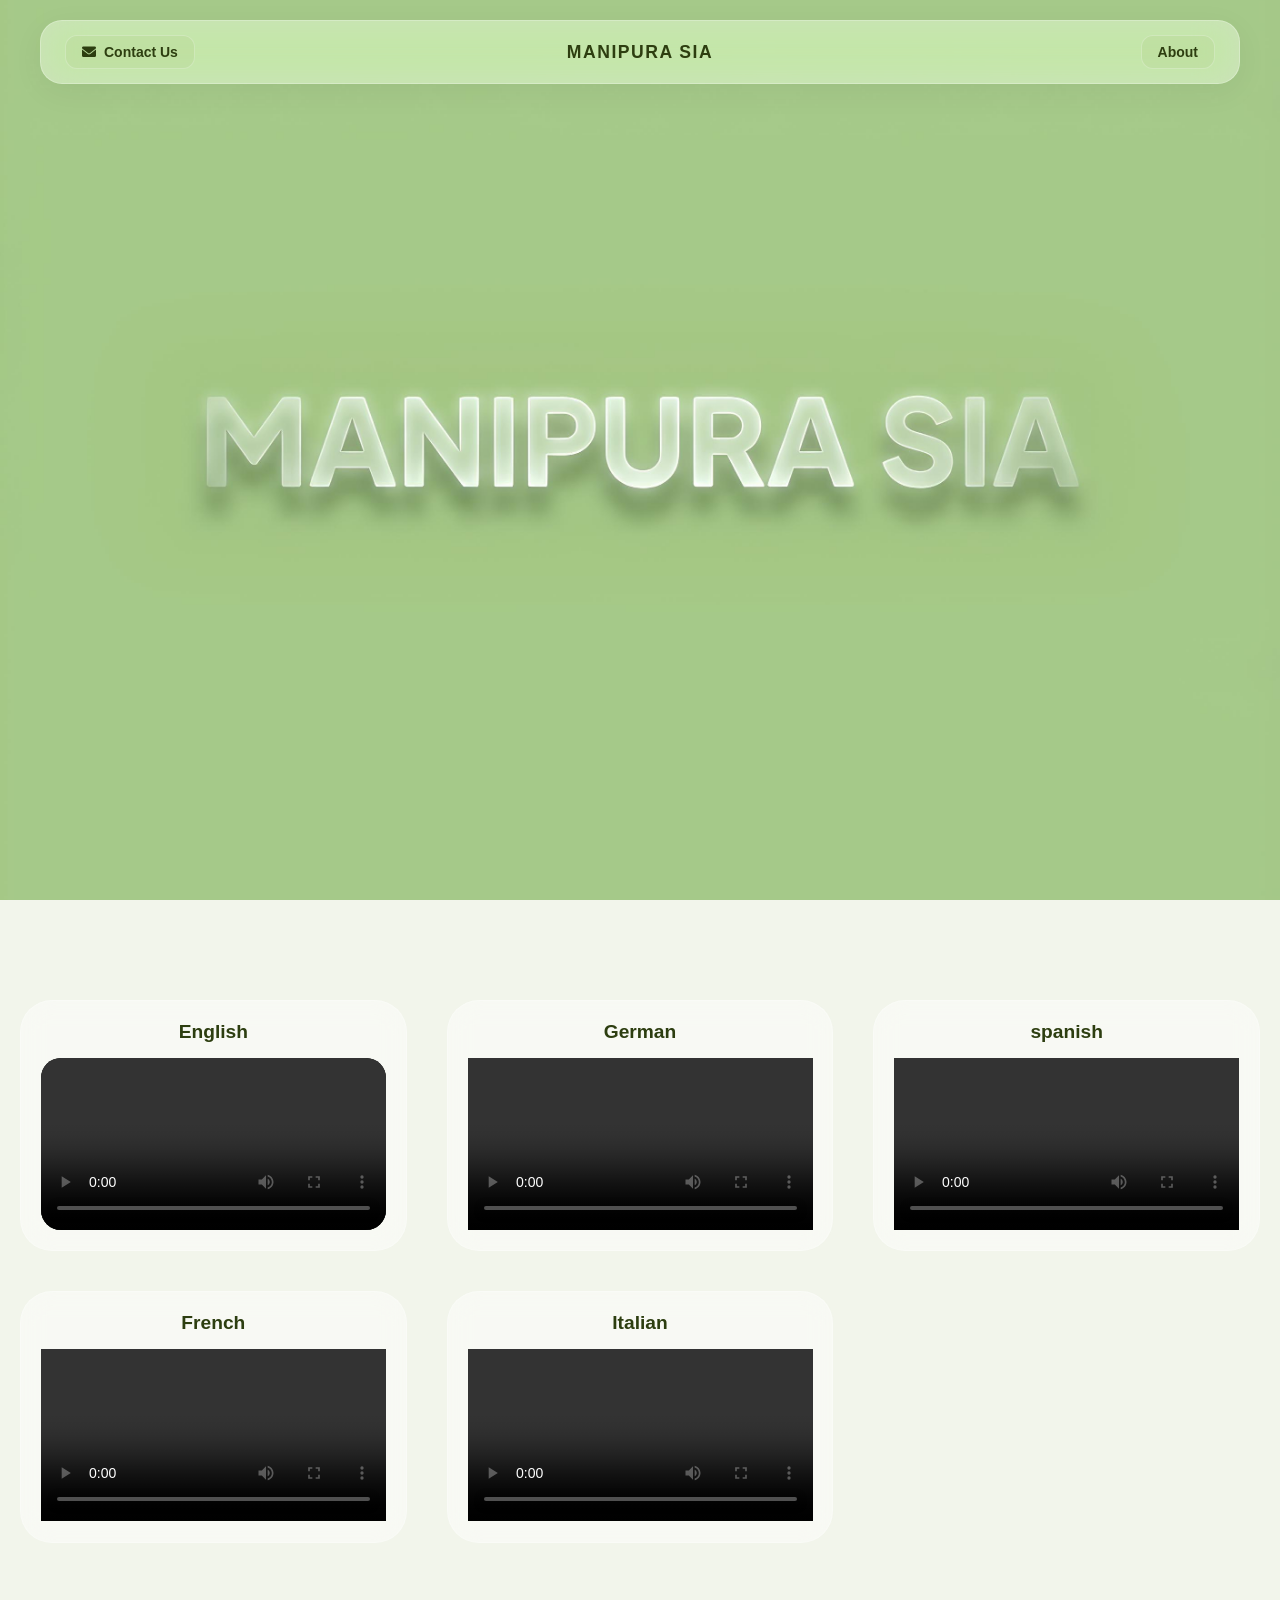
==== index.html @ f74df306 "Add files via upload" ====
<!DOCTYPE html>
<html lang="en">
<head>
    <meta charset="UTF-8">
    <meta name="viewport" content="width=device-width, initial-scale=1.0">
    <title>MANIPURA SIA | Official</title>
    <link rel="stylesheet" href="css/style.css">
    <link rel="stylesheet" href="https://cdnjs.cloudflare.com/ajax/libs/font-awesome/6.0.0/css/all.min.css">
</head>
<body>

    <nav>
        <div class="nav-left">
            <div class="btn-glass" onclick="copyContact()">
                <i class="fas fa-envelope"></i>
                <span>Contact Us</span>
            </div>
        </div>
        
        <div class="nav-center">
            <span class="company-name">MANIPURA SIA</span>
        </div>

        <div class="nav-right">
            <a href="about.html" class="btn-glass">About</a>
        </div>
    </nav>

    <div class="hero-carousel">
        <div class="carousel-inner">
            <div class="carousel-item" style="background-image: url('img/1.jpg');"></div>
            <div class="carousel-item" style="background-image: url('img/2.jpg');"></div>
            <div class="carousel-item" style="background-image: url('img/3.jpg');"></div>
            <div class="carousel-item" style="background-image: url('img/1.jpg');"></div>
        </div>
    </div>

    <section class="content-section">
        <div class="grid-container">
            <div class="video-card">
				<h3 class="video-title">English</h3>
				<div class="video-wrapper">
					<video src="video/English.mp4" controls preload="metadata"></video>
				</div>
			</div>
            <div class="video-card">
                <h3 class="video-title">German</h3>
                <video src="video/German.mp4" controls playsinline></video>
            </div>
            <div class="video-card">
                <h3 class="video-title">spanish</h3>
                <video src="video/spanish.mp4" controls playsinline></video>
            </div>
			<div class="video-card">
                <h3 class="video-title">French</h3>
                <video src="video/French.mp4" controls playsinline></video>
            </div>
			<div class="video-card">
                <h3 class="video-title">Italian</h3>
                <video src="video/Italian.mp4" controls playsinline></video>
            </div>
        </div>
    </section>

    <div id="toast" class="toast">Copied to clipboard!</div>

    <script src="js/script.js"></script>
</body>
</html>
---- css/style.css ----
/* --- 变量定义：抹茶绿与毛玻璃 --- */
:root {
    --matcha-main: #9fb46c;         /* 标准抹茶绿 */
    --matcha-dark: #2d3e10;         /* 深色文字/按钮 */
    --matcha-bg: #f2f5eb;           /* 极浅抹茶背景 */
    --glass-white: rgba(255, 255, 255, 0.45); 
    --glass-border: rgba(255, 255, 255, 0.25);
    --apple-font: -apple-system, BlinkMacSystemFont, "SF Pro Display", "Helvetica Neue", Arial, sans-serif;
}

* {
    margin: 0;
    padding: 0;
    box-sizing: border-box;
}

body, html {
    font-family: var(--apple-font);
    background-color: var(--matcha-bg);
    color: #333;
    overflow-x: hidden;
    scroll-behavior: smooth;
}

/* --- 导航栏：Apple 居中布局 --- */
nav {
    position: fixed;
    top: 20px;
    left: 50%;
    transform: translateX(-50%);
    width: 95%;
    max-width: 1200px;
    height: 64px;
    display: flex;
    justify-content: space-between;
    align-items: center;
    padding: 0 24px;
    z-index: 9999; /* 确保在最顶层 */
    background: var(--glass-white);
    backdrop-filter: blur(20px) saturate(180%);
    -webkit-backdrop-filter: blur(20px) saturate(180%);
    border: 1px solid var(--glass-border);
    border-radius: 22px;
    box-shadow: 0 8px 32px rgba(0, 0, 0, 0.05);
}

.nav-left, .nav-right {
    flex: 1;
    display: flex;
}

.nav-right { justify-content: flex-end; }

.nav-center {
    flex: 2;
    text-align: center;
}

.company-name {
    font-size: 1.1rem;
    font-weight: 700;
    letter-spacing: 1.5px;
    color: var(--matcha-dark);
    text-transform: uppercase;
}

/* --- 毛玻璃按钮 --- */
.btn-glass {
    background: rgba(159, 180, 108, 0.12);
    border: 1px solid var(--glass-border);
    padding: 8px 16px;
    border-radius: 12px;
    color: var(--matcha-dark);
    text-decoration: none;
    font-size: 14px;
    font-weight: 600;
    cursor: pointer;
    transition: all 0.3s cubic-bezier(0.25, 0.1, 0.25, 1);
    display: inline-flex;
    align-items: center;
    gap: 8px;
}

.btn-glass:hover {
    background: rgba(159, 180, 108, 0.25);
    transform: translateY(-2px);
}

/* --- 全屏无缝轮播 --- */
.hero-carousel {
    width: 100vw;
    height: 100vh;
    overflow: hidden;
    background: #000;
}

.carousel-inner {
    display: flex;
    width: 400%; /* 3图 + 1副本 */
    height: 100%;
    animation: seamlessLoop 15s infinite cubic-bezier(0.65, 0, 0.35, 1);
}

.carousel-item {
    width: 100vw;
    height: 100%;
    background-size: cover;
    background-position: center;
}

@keyframes seamlessLoop {
    0%, 20%   { transform: translateX(0); }
    25%, 45%  { transform: translateX(-100vw); }
    50%, 70%  { transform: translateX(-200vw); }
    75%, 95%  { transform: translateX(-300vw); }
    100%      { transform: translateX(-300vw); }
}

/* --- 视频区域 --- */
.content-section {
    padding: 100px 20px;
    max-width: 1300px;
    margin: 0 auto;
}

.grid-container {
    display: grid;
    grid-template-columns: repeat(auto-fit, minmax(320px, 1fr));
    gap: 40px;
}

.video-card {
    background: var(--glass-white);
    backdrop-filter: blur(15px);
    -webkit-backdrop-filter: blur(15px);
    border: 1px solid var(--glass-border);
    border-radius: 32px;
    padding: 20px;
    transition: 0.5s;
    position: relative;
}

.video-card:hover {
    transform: translateY(-12px);
    background: rgba(255, 255, 255, 0.6);
}

.video-title {
    color: var(--matcha-dark);
    margin-bottom: 15px;
    font-size: 1.2rem;
    font-weight: 600;
    text-align: center;
}

/* 核心修改：确保视频可点击 */
.video-wrapper {
    position: relative;
    width: 100%;
    border-radius: 20px;
    overflow: hidden;
    background: #000;
}

video {
    width: 100%;
    display: block;
    cursor: pointer;
    z-index: 10;
}

/* --- 消息提示 (Toast) --- */
.toast {
    position: fixed;
    bottom: 40px;
    left: 50%;
    transform: translateX(-50%);
    background: var(--matcha-dark);
    color: #fff;
    padding: 12px 28px;
    border-radius: 50px;
    font-size: 14px;
    font-weight: 500;
    box-shadow: 0 10px 20px rgba(0,0,0,0.15);
    display: none;
    z-index: 10000;
}
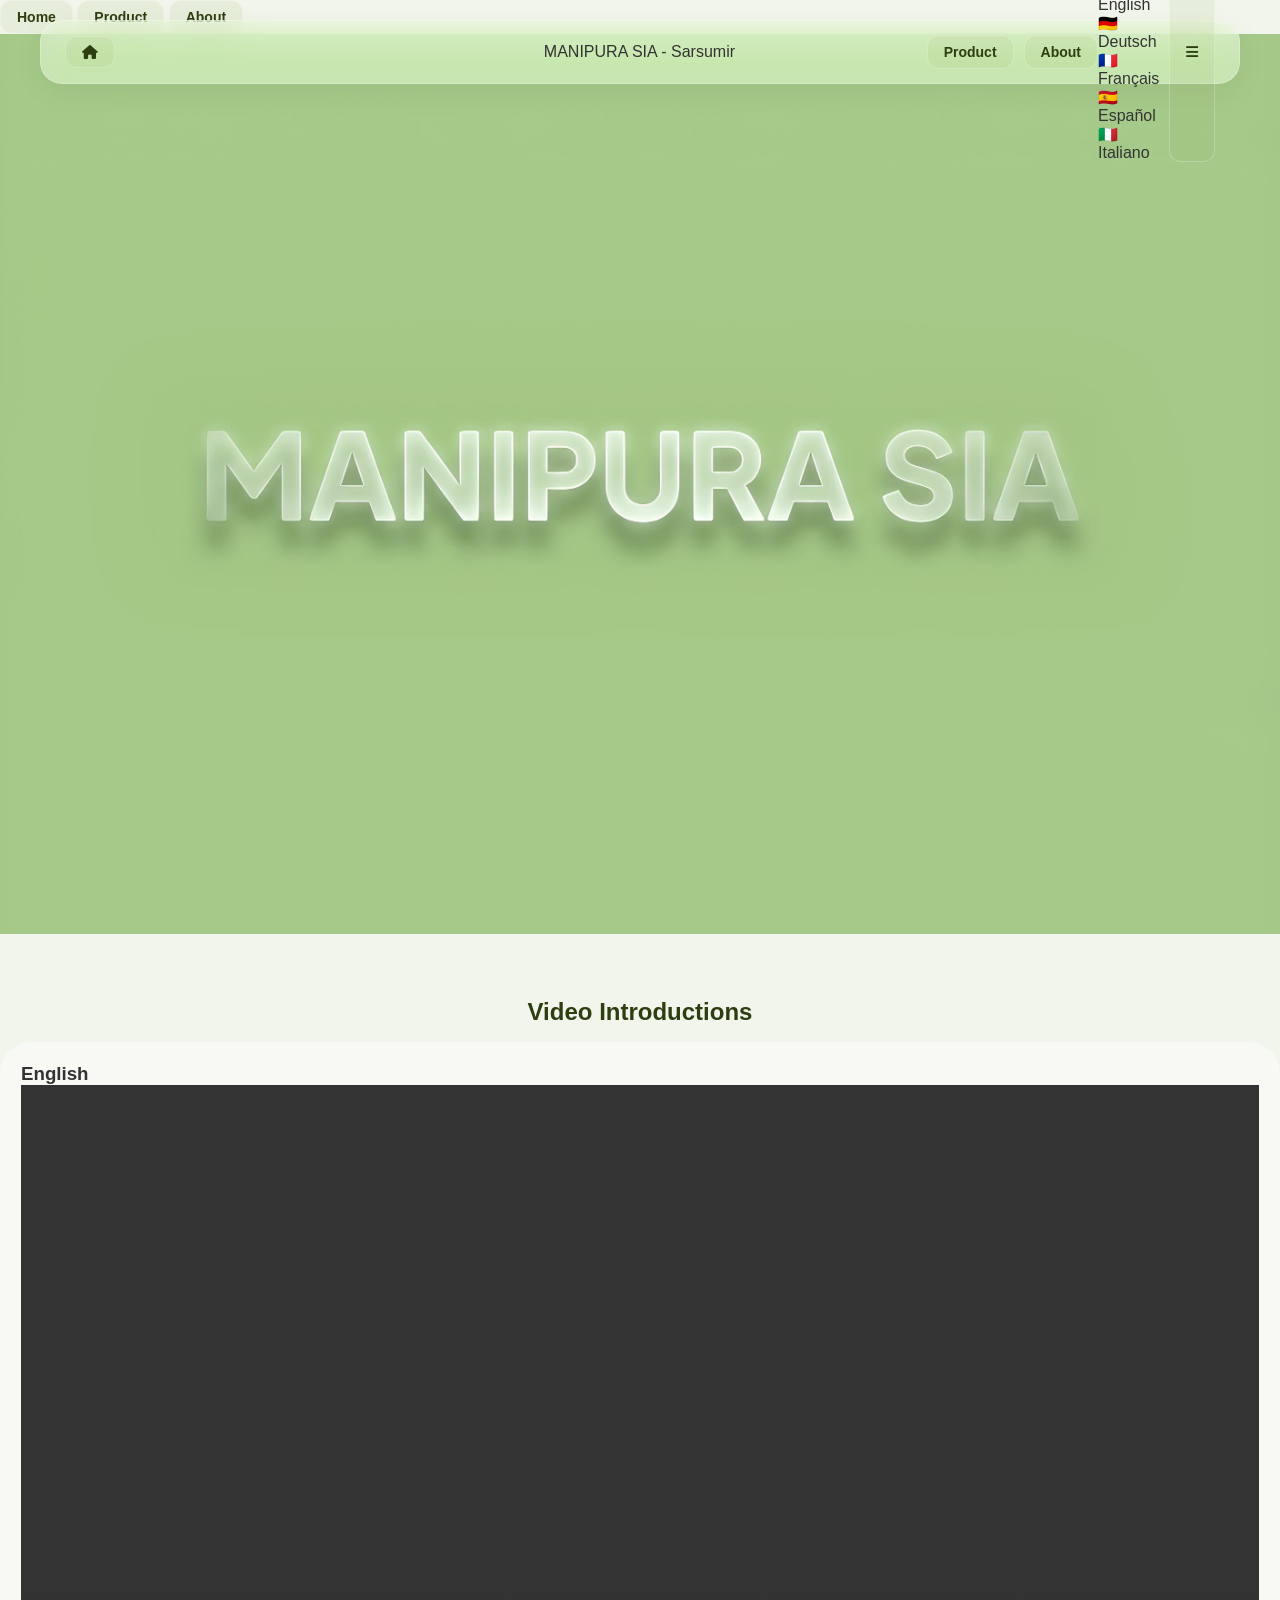
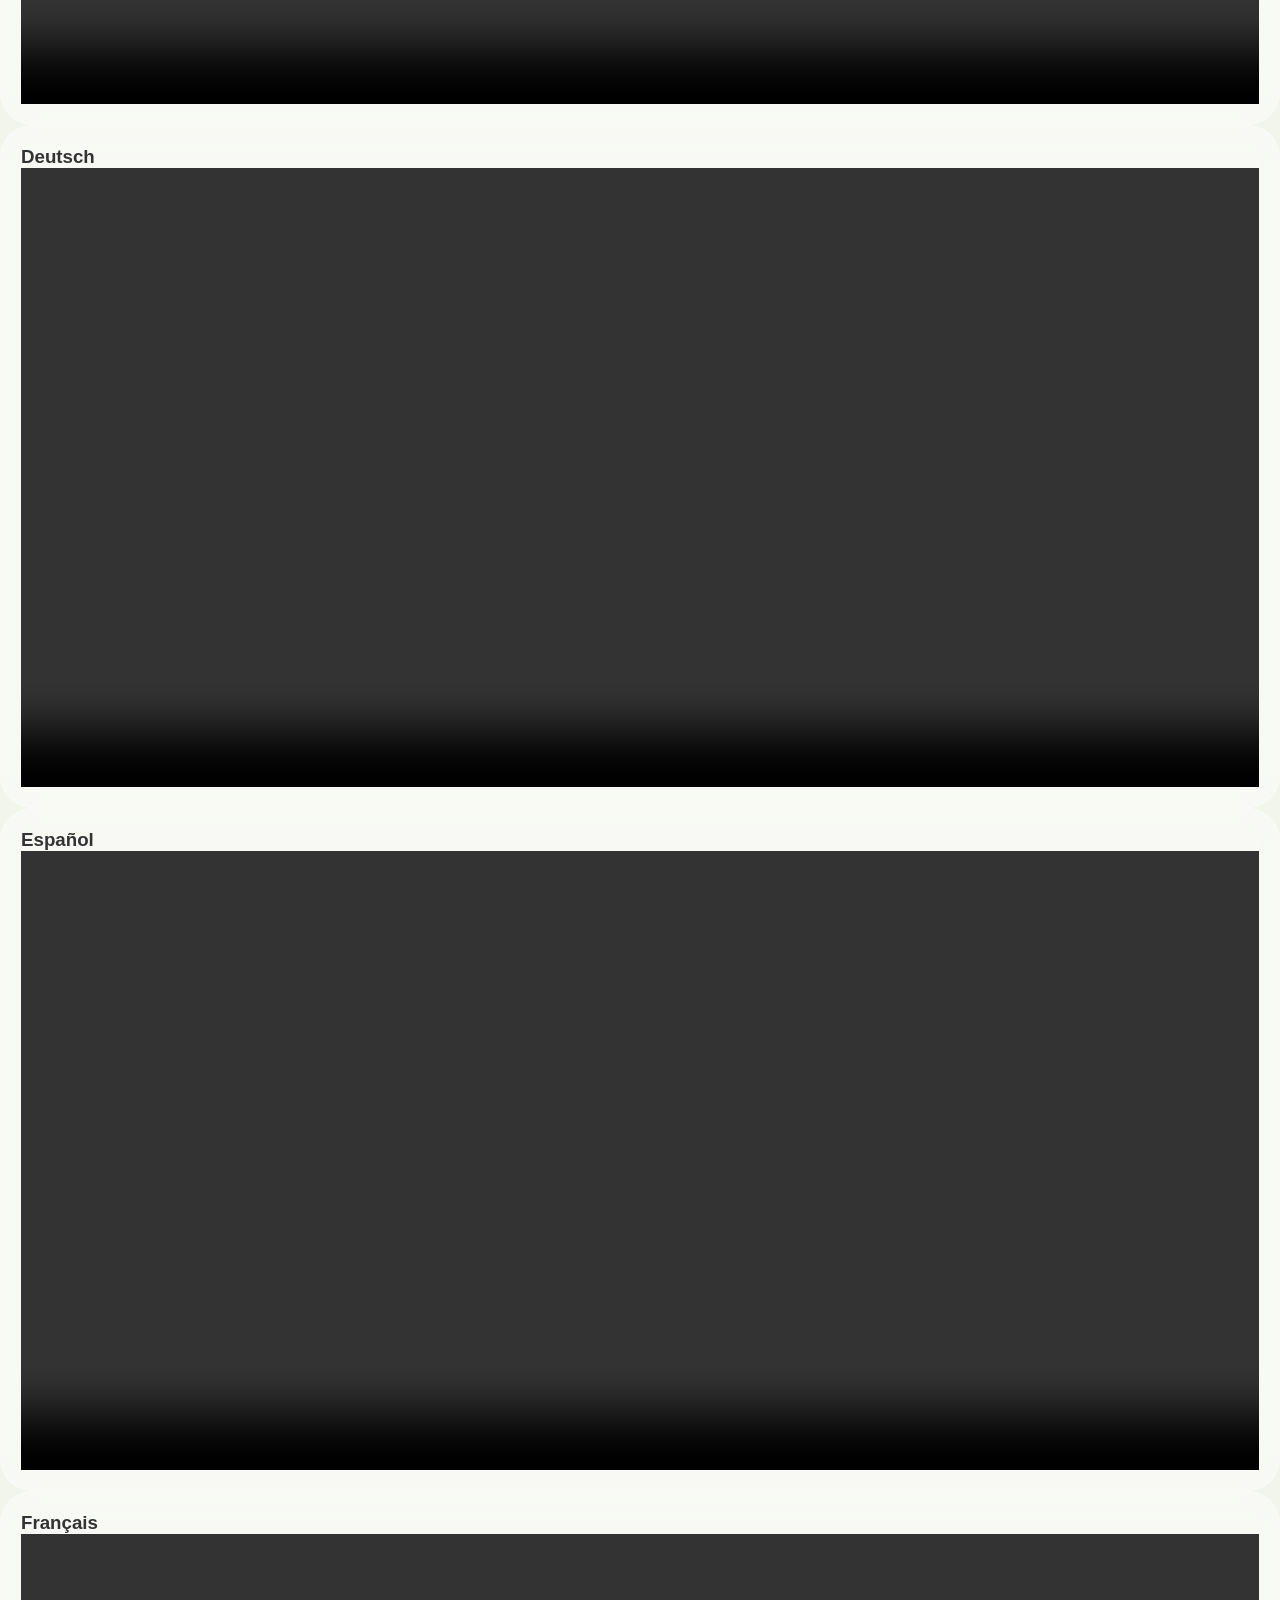
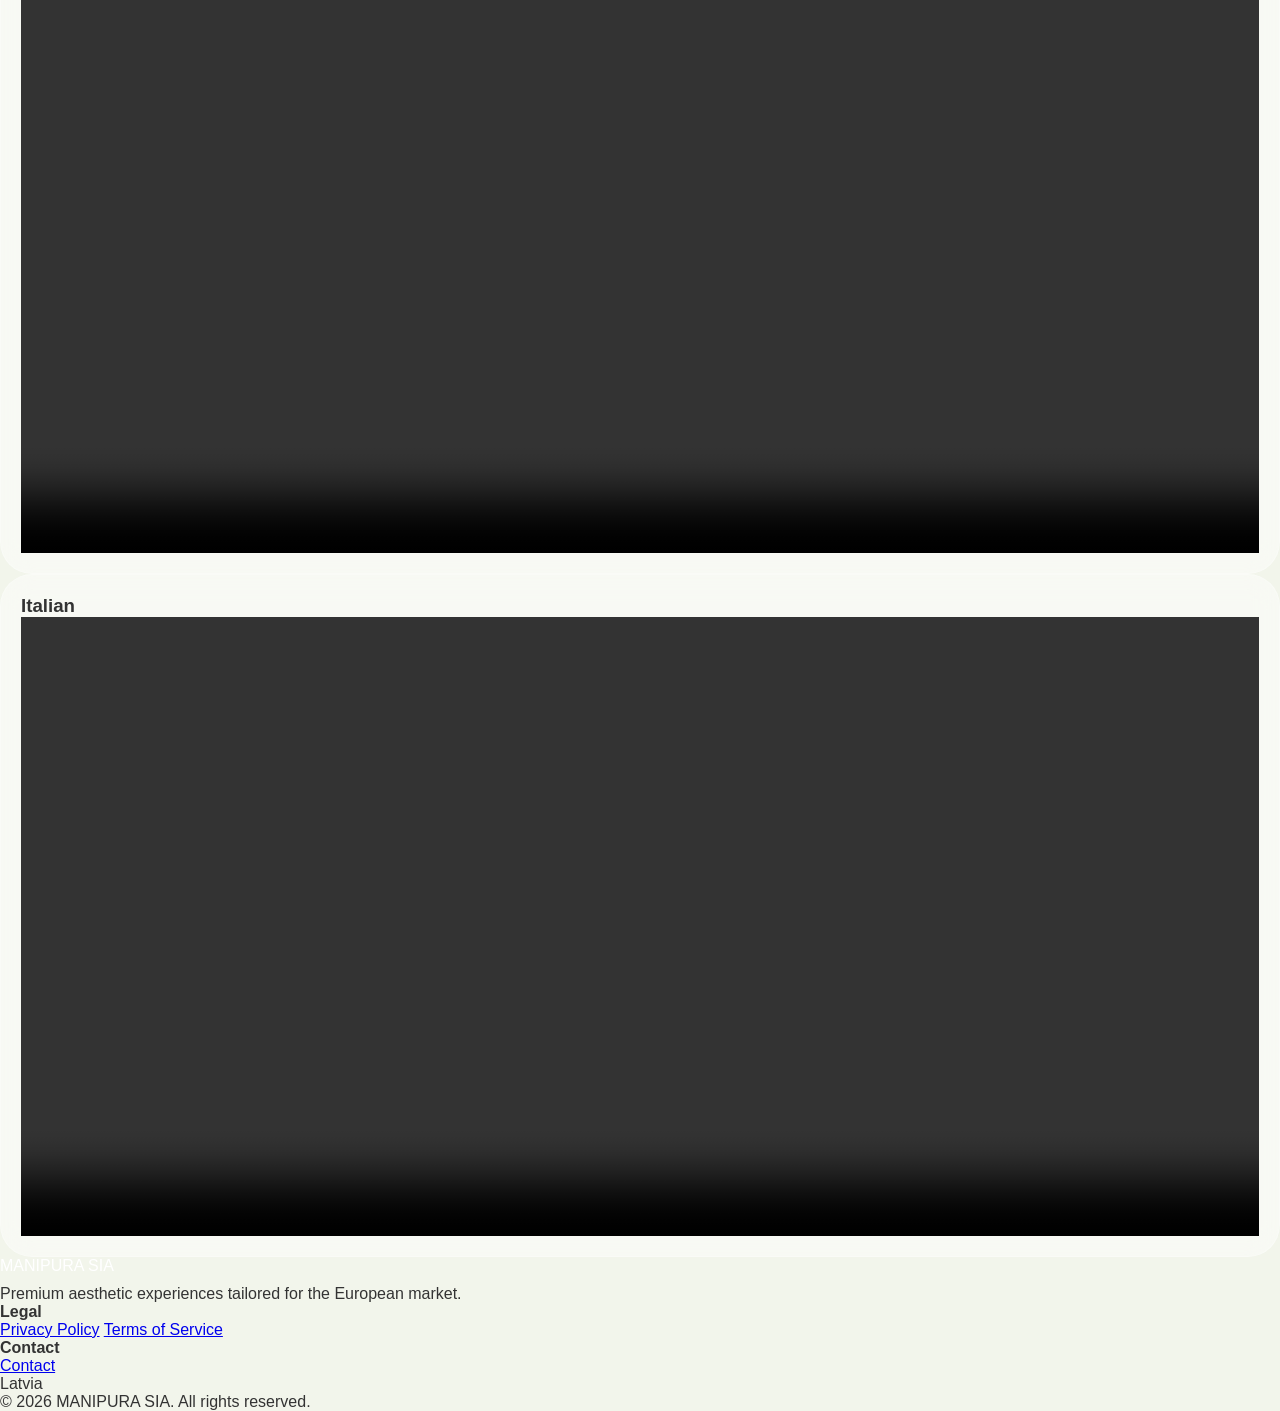
==== commit 407a8f98: "Add files via upload" ====
--- a/index.html
+++ b/index.html
@@ -1,69 +1,117 @@
-<!DOCTYPE html>
-<html lang="en">
-<head>
-    <meta charset="UTF-8">
-    <meta name="viewport" content="width=device-width, initial-scale=1.0">
-    <title>MANIPURA SIA | Official</title>
-    <link rel="stylesheet" href="css/style.css">
-    <link rel="stylesheet" href="https://cdnjs.cloudflare.com/ajax/libs/font-awesome/6.0.0/css/all.min.css">
-</head>
-<body>
-
-    <nav>
-        <div class="nav-left">
-            <div class="btn-glass" onclick="copyContact()">
-                <i class="fas fa-envelope"></i>
-                <span>Contact Us</span>
-            </div>
-        </div>
-        
-        <div class="nav-center">
-            <span class="company-name">MANIPURA SIA</span>
-        </div>
-
-        <div class="nav-right">
-            <a href="about.html" class="btn-glass">About</a>
-        </div>
-    </nav>
-
-    <div class="hero-carousel">
-        <div class="carousel-inner">
-            <div class="carousel-item" style="background-image: url('img/1.jpg');"></div>
-            <div class="carousel-item" style="background-image: url('img/2.jpg');"></div>
-            <div class="carousel-item" style="background-image: url('img/3.jpg');"></div>
-            <div class="carousel-item" style="background-image: url('img/1.jpg');"></div>
-        </div>
-    </div>
-
-    <section class="content-section">
-        <div class="grid-container">
-            <div class="video-card">
-				<h3 class="video-title">English</h3>
-				<div class="video-wrapper">
-					<video src="video/English.mp4" controls preload="metadata"></video>
-				</div>
-			</div>
-            <div class="video-card">
-                <h3 class="video-title">German</h3>
-                <video src="video/German.mp4" controls playsinline></video>
-            </div>
-            <div class="video-card">
-                <h3 class="video-title">spanish</h3>
-                <video src="video/spanish.mp4" controls playsinline></video>
-            </div>
-			<div class="video-card">
-                <h3 class="video-title">French</h3>
-                <video src="video/French.mp4" controls playsinline></video>
-            </div>
-			<div class="video-card">
-                <h3 class="video-title">Italian</h3>
-                <video src="video/Italian.mp4" controls playsinline></video>
-            </div>
-        </div>
-    </section>
-
-    <div id="toast" class="toast">Copied to clipboard!</div>
-
-    <script src="js/script.js"></script>
-</body>
-</html>+<!DOCTYPE html>
+<html lang="en">
+<head>
+    <meta charset="UTF-8">
+    <meta name="viewport" content="width=device-width, initial-scale=1.0">
+    <title>MANIPURA SIA</title>
+    <link rel="stylesheet" href="css/style.css">
+    <link rel="stylesheet" href="https://cdnjs.cloudflare.com/ajax/libs/font-awesome/6.0.0/css/all.min.css">
+</head>
+<body class="home">
+
+    <nav>
+        <div class="nav-left">
+            <a href="index.html" class="btn-glass icon-only"><i class="fas fa-home"></i></a>
+        </div>
+        <div class="nav-center">
+            <span class="brand-name">MANIPURA SIA  -  Sarsumir</span>
+        </div>
+        <div class="nav-right">
+            <div class="desktop-links" style="display:flex; gap:10px; align-items:center;">
+                <a href="product.html" class="btn-glass" data-i18n="nav.product">Product</a>
+                <a href="about.html" class="btn-glass" data-i18n="nav.about">About</a>
+            </div>
+            
+            <div class="lang-dropdown">
+                <button class="btn-glass" id="langBtn">
+                    <span id="currentFlag" class="flag">🇬🇧</span> <i class="fas fa-chevron-down"></i>
+                </button>
+                <div class="lang-menu" id="langMenu">
+                    <div class="lang-option" data-lang="en"><span class="flag">🇬🇧</span> English</div>
+                    <div class="lang-option" data-lang="de"><span class="flag">🇩🇪</span> Deutsch</div>
+                    <div class="lang-option" data-lang="fr"><span class="flag">🇫🇷</span> Français</div>
+                    <div class="lang-option" data-lang="es"><span class="flag">🇪🇸</span> Español</div>
+                    <div class="lang-option" data-lang="it"><span class="flag">🇮🇹</span> Italiano</div>
+                </div>
+            </div>
+
+            <button class="btn-glass mobile-menu-btn" id="burger"><i class="fas fa-bars"></i></button>
+        </div>
+    </nav>
+
+    <div class="mobile-drawer" id="mobileDrawer">
+        <a href="index.html" class="btn-glass" data-i18n="nav.home">Home</a>
+        <a href="product.html" class="btn-glass" data-i18n="nav.product">Product</a>
+        <a href="about.html" class="btn-glass" data-i18n="nav.about">About</a>
+    </div>
+
+    <main class="page-main">
+
+        <div class="hero-carousel">
+            <div class="carousel-inner">
+                <div class="carousel-item" style="background-image: url('img/1.jpg')"></div>
+                <div class="carousel-item" style="background-image: url('img/2.jpg')"></div>
+                <div class="carousel-item" style="background-image: url('img/3.jpg')"></div>
+            </div>
+        </div>
+		<p style="height: 4rem; color: #2d3e10;">	
+        <h2 style="text-align:center; color: #2d3e10;" data-i18n="hero.title">Video Introductions</h2>
+        <p style="height: 1rem; color: #2d3e10;">
+        <div class="video-grid">
+            <div class="video-card">
+                <h3>English</h3>
+                <video controls preload="metadata" playsinline>
+                    <source src="video/English.mp4" type="video/mp4">
+                </video>
+            </div>
+            <div class="video-card">
+                <h3>Deutsch</h3>
+                <video controls preload="metadata" playsinline>
+                    <source src="video/German.mp4" type="video/mp4">
+                </video>
+            </div>
+            <div class="video-card">
+                <h3>Español</h3>
+                <video controls preload="metadata" playsinline>
+                    <source src="video/spanish.mp4" type="video/mp4">
+                </video>
+            </div>
+            <div class="video-card">
+                <h3>Français</h3>
+                <video controls preload="metadata" playsinline>
+                    <source src="video/French.mp4" type="video/mp4">
+                </video>
+            </div>
+            <div class="video-card">
+                <h3>Italian</h3>
+                <video controls preload="metadata" playsinline>
+                    <source src="video/Italian.mp4" type="video/mp4">
+                </video>
+            </div>
+        </div>
+
+    </main>
+
+    <footer>
+        <div class="footer-content">
+            <div class="footer-col">
+                <div class="brand-name" style="color:white; margin-bottom:10px;">MANIPURA SIA</div>
+                <p data-i18n="footer.desc">Premium aesthetic experiences tailored for the European market.</p>
+            </div>
+            <div class="footer-col">
+                <h4>Legal</h4>
+                <a href="#">Privacy Policy</a>
+                <a href="#">Terms of Service</a>
+            </div>
+            <div class="footer-col">
+                <h4>Contact</h4>
+                <a href="about.html">Contact</a>
+                <p>Latvia</p>
+            </div>
+        </div>
+        <div class="copyright">&copy; 2026 MANIPURA SIA. All rights reserved.</div>
+    </footer>
+
+    <script src="js/script.js"></script>
+</body>
+</html>
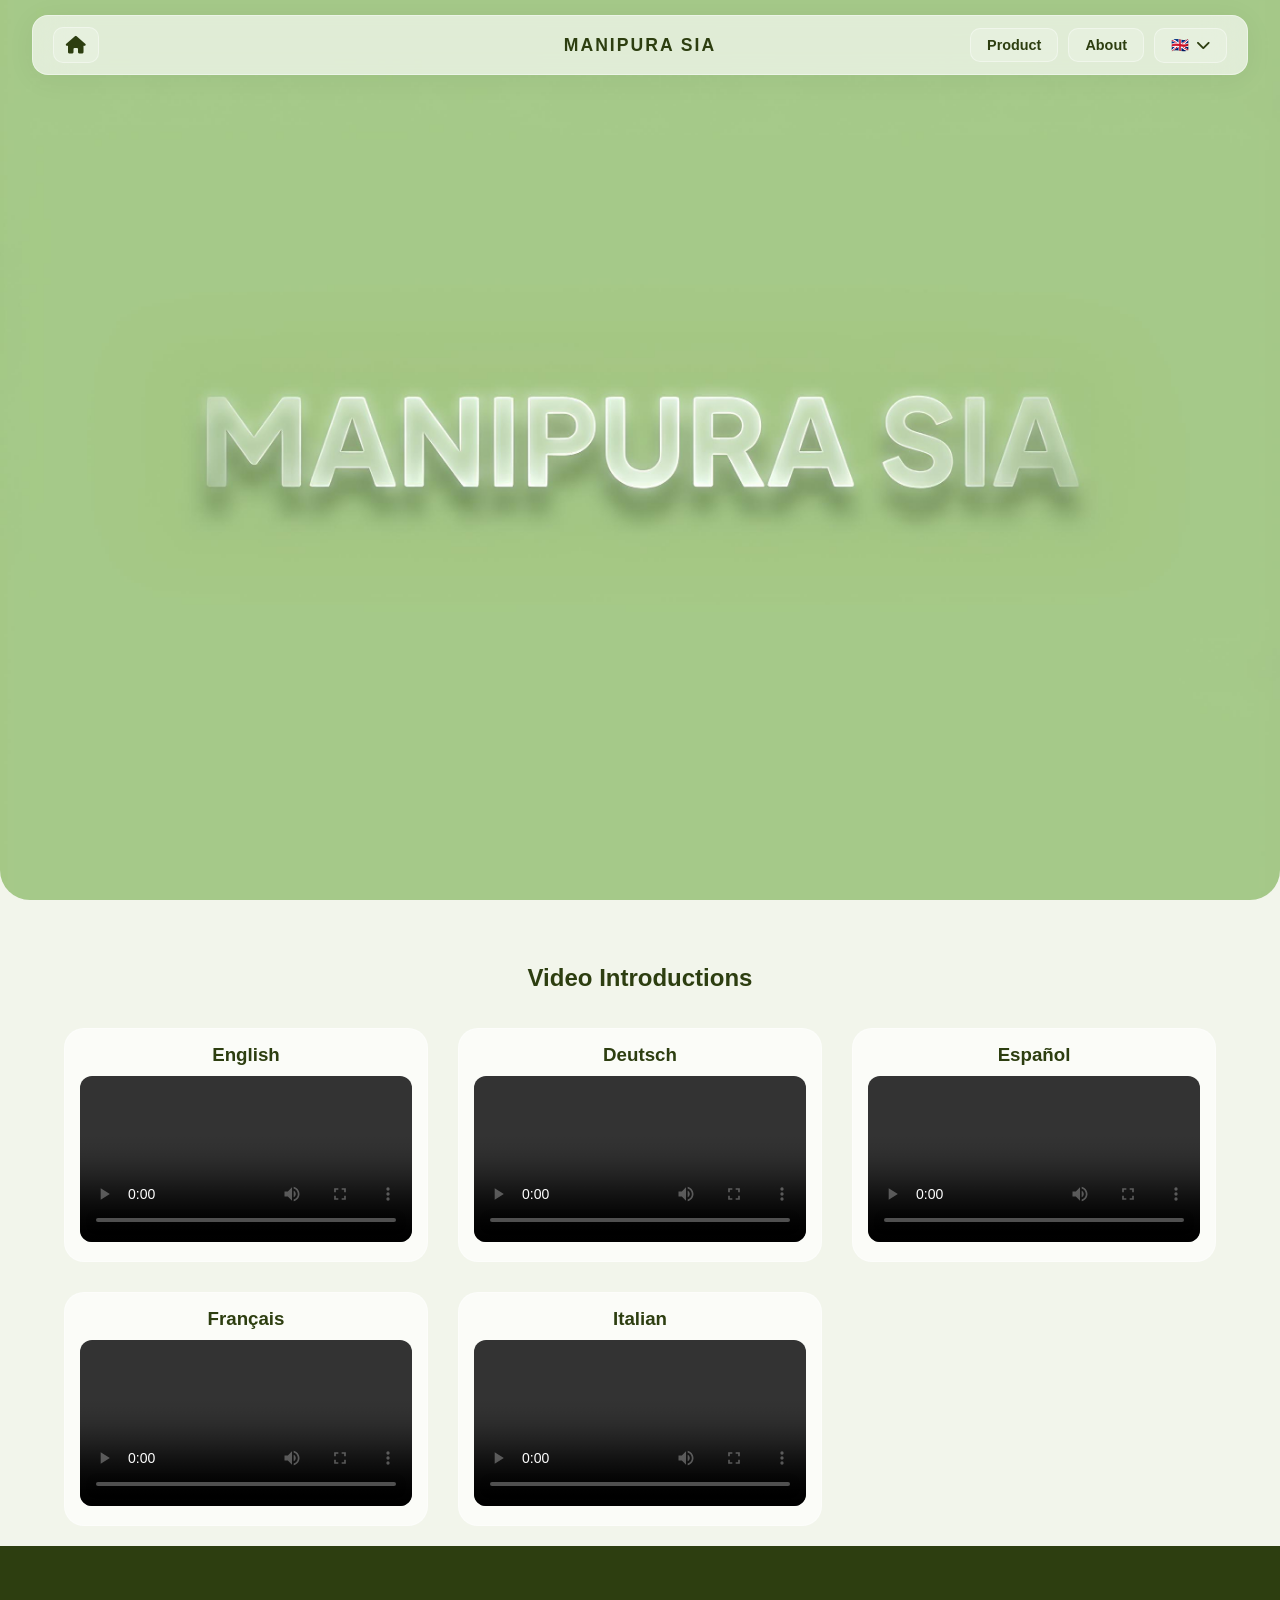
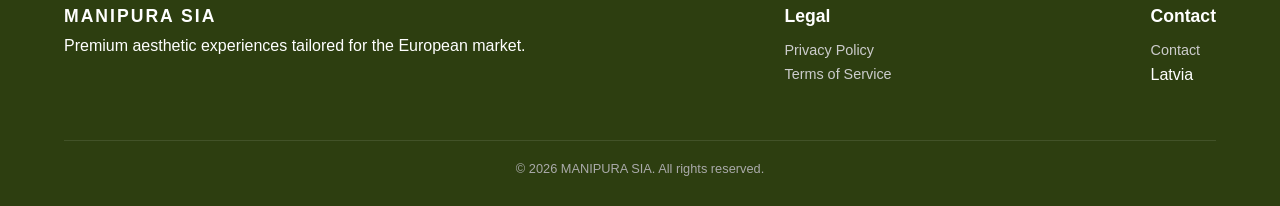
==== commit bfeafdfa: "Add files via upload" ====
--- a/index.html
+++ b/index.html
@@ -9,41 +9,50 @@
 </head>
 <body class="home">
 
-    <nav>
-        <div class="nav-left">
-            <a href="index.html" class="btn-glass icon-only"><i class="fas fa-home"></i></a>
+    <nav class="top-nav">
+      <div class="nav-left">
+        <a href="index.html" class="btn-glass icon-only" aria-label="Home">
+          <i class="fas fa-home"></i>
+        </a>
+      </div>
+
+      <div class="nav-center">
+        <span class="brand-name">MANIPURA SIA</span>
+      </div>
+
+      <div class="nav-right">
+        <div class="nav-links">
+          <a href="product.html" class="btn-glass" data-i18n="nav.product">Product</a>
+          <a href="about.html" class="btn-glass" data-i18n="nav.about">About</a>
         </div>
-        <div class="nav-center">
-            <span class="brand-name">MANIPURA SIA  -  Sarsumir</span>
+
+        <div class="lang-dropdown">
+          <button class="btn-glass" id="langBtn" type="button" aria-haspopup="menu" aria-expanded="false">
+            <span id="currentFlag" class="flag">🇬🇧</span>
+            <i class="fas fa-chevron-down"></i>
+          </button>
+
+          <div class="lang-menu" id="langMenu" role="menu">
+            <div class="lang-option" data-lang="en"><span class="flag">🇬🇧</span> English</div>
+            <div class="lang-option" data-lang="de"><span class="flag">🇩🇪</span> Deutsch</div>
+            <div class="lang-option" data-lang="fr"><span class="flag">🇫🇷</span> Français</div>
+            <div class="lang-option" data-lang="es"><span class="flag">🇪🇸</span> Español</div>
+            <div class="lang-option" data-lang="it"><span class="flag">🇮🇹</span> Italiano</div>
+          </div>
         </div>
-        <div class="nav-right">
-            <div class="desktop-links" style="display:flex; gap:10px; align-items:center;">
-                <a href="product.html" class="btn-glass" data-i18n="nav.product">Product</a>
-                <a href="about.html" class="btn-glass" data-i18n="nav.about">About</a>
-            </div>
-            
-            <div class="lang-dropdown">
-                <button class="btn-glass" id="langBtn">
-                    <span id="currentFlag" class="flag">🇬🇧</span> <i class="fas fa-chevron-down"></i>
-                </button>
-                <div class="lang-menu" id="langMenu">
-                    <div class="lang-option" data-lang="en"><span class="flag">🇬🇧</span> English</div>
-                    <div class="lang-option" data-lang="de"><span class="flag">🇩🇪</span> Deutsch</div>
-                    <div class="lang-option" data-lang="fr"><span class="flag">🇫🇷</span> Français</div>
-                    <div class="lang-option" data-lang="es"><span class="flag">🇪🇸</span> Español</div>
-                    <div class="lang-option" data-lang="it"><span class="flag">🇮🇹</span> Italiano</div>
-                </div>
-            </div>
 
-            <button class="btn-glass mobile-menu-btn" id="burger"><i class="fas fa-bars"></i></button>
-        </div>
+        <button class="btn-glass mobile-menu-btn" id="burger" type="button" aria-label="Open menu">
+          <i class="fas fa-bars"></i>
+        </button>
+      </div>
     </nav>
 
-    <div class="mobile-drawer" id="mobileDrawer">
-        <a href="index.html" class="btn-glass" data-i18n="nav.home">Home</a>
-        <a href="product.html" class="btn-glass" data-i18n="nav.product">Product</a>
-        <a href="about.html" class="btn-glass" data-i18n="nav.about">About</a>
+    <div class="mobile-drawer" id="mobileDrawer" aria-hidden="true">
+      <a href="index.html" class="btn-glass" data-i18n="nav.home">Home</a>
+      <a href="product.html" class="btn-glass" data-i18n="nav.product">Product</a>
+      <a href="about.html" class="btn-glass" data-i18n="nav.about">About</a>
     </div>
+
 
     <main class="page-main">
 
--- a/css/style.css
+++ b/css/style.css
@@ -1,187 +1,332 @@
-/* --- 变量定义：抹茶绿与毛玻璃 --- */
-:root {
-    --matcha-main: #9fb46c;         /* 标准抹茶绿 */
-    --matcha-dark: #2d3e10;         /* 深色文字/按钮 */
-    --matcha-bg: #f2f5eb;           /* 极浅抹茶背景 */
-    --glass-white: rgba(255, 255, 255, 0.45); 
-    --glass-border: rgba(255, 255, 255, 0.25);
-    --apple-font: -apple-system, BlinkMacSystemFont, "SF Pro Display", "Helvetica Neue", Arial, sans-serif;
-}
-
-* {
-    margin: 0;
-    padding: 0;
-    box-sizing: border-box;
-}
-
-body, html {
-    font-family: var(--apple-font);
-    background-color: var(--matcha-bg);
-    color: #333;
-    overflow-x: hidden;
-    scroll-behavior: smooth;
-}
-
-/* --- 导航栏：Apple 居中布局 --- */
-nav {
-    position: fixed;
-    top: 20px;
-    left: 50%;
-    transform: translateX(-50%);
-    width: 95%;
-    max-width: 1200px;
-    height: 64px;
-    display: flex;
-    justify-content: space-between;
-    align-items: center;
-    padding: 0 24px;
-    z-index: 9999; /* 确保在最顶层 */
-    background: var(--glass-white);
-    backdrop-filter: blur(20px) saturate(180%);
-    -webkit-backdrop-filter: blur(20px) saturate(180%);
-    border: 1px solid var(--glass-border);
-    border-radius: 22px;
-    box-shadow: 0 8px 32px rgba(0, 0, 0, 0.05);
-}
-
-.nav-left, .nav-right {
-    flex: 1;
-    display: flex;
-}
-
-.nav-right { justify-content: flex-end; }
-
-.nav-center {
-    flex: 2;
-    text-align: center;
-}
-
-.company-name {
-    font-size: 1.1rem;
-    font-weight: 700;
-    letter-spacing: 1.5px;
-    color: var(--matcha-dark);
-    text-transform: uppercase;
-}
-
-/* --- 毛玻璃按钮 --- */
-.btn-glass {
-    background: rgba(159, 180, 108, 0.12);
-    border: 1px solid var(--glass-border);
-    padding: 8px 16px;
-    border-radius: 12px;
-    color: var(--matcha-dark);
-    text-decoration: none;
-    font-size: 14px;
-    font-weight: 600;
-    cursor: pointer;
-    transition: all 0.3s cubic-bezier(0.25, 0.1, 0.25, 1);
-    display: inline-flex;
-    align-items: center;
-    gap: 8px;
-}
-
-.btn-glass:hover {
-    background: rgba(159, 180, 108, 0.25);
-    transform: translateY(-2px);
-}
-
-/* --- 全屏无缝轮播 --- */
-.hero-carousel {
-    width: 100vw;
-    height: 100vh;
-    overflow: hidden;
-    background: #000;
-}
-
-.carousel-inner {
-    display: flex;
-    width: 400%; /* 3图 + 1副本 */
-    height: 100%;
-    animation: seamlessLoop 15s infinite cubic-bezier(0.65, 0, 0.35, 1);
-}
-
-.carousel-item {
-    width: 100vw;
-    height: 100%;
-    background-size: cover;
-    background-position: center;
-}
-
-@keyframes seamlessLoop {
-    0%, 20%   { transform: translateX(0); }
-    25%, 45%  { transform: translateX(-100vw); }
-    50%, 70%  { transform: translateX(-200vw); }
-    75%, 95%  { transform: translateX(-300vw); }
-    100%      { transform: translateX(-300vw); }
-}
-
-/* --- 视频区域 --- */
-.content-section {
-    padding: 100px 20px;
-    max-width: 1300px;
-    margin: 0 auto;
-}
-
-.grid-container {
-    display: grid;
-    grid-template-columns: repeat(auto-fit, minmax(320px, 1fr));
-    gap: 40px;
-}
-
-.video-card {
-    background: var(--glass-white);
-    backdrop-filter: blur(15px);
-    -webkit-backdrop-filter: blur(15px);
-    border: 1px solid var(--glass-border);
-    border-radius: 32px;
-    padding: 20px;
-    transition: 0.5s;
-    position: relative;
-}
-
-.video-card:hover {
-    transform: translateY(-12px);
-    background: rgba(255, 255, 255, 0.6);
-}
-
-.video-title {
-    color: var(--matcha-dark);
-    margin-bottom: 15px;
-    font-size: 1.2rem;
-    font-weight: 600;
-    text-align: center;
-}
-
-/* 核心修改：确保视频可点击 */
-.video-wrapper {
-    position: relative;
-    width: 100%;
-    border-radius: 20px;
-    overflow: hidden;
-    background: #000;
-}
-
-video {
-    width: 100%;
-    display: block;
-    cursor: pointer;
-    z-index: 10;
-}
-
-/* --- 消息提示 (Toast) --- */
-.toast {
-    position: fixed;
-    bottom: 40px;
-    left: 50%;
-    transform: translateX(-50%);
-    background: var(--matcha-dark);
-    color: #fff;
-    padding: 12px 28px;
-    border-radius: 50px;
-    font-size: 14px;
-    font-weight: 500;
-    box-shadow: 0 10px 20px rgba(0,0,0,0.15);
-    display: none;
-    z-index: 10000;
-}+:root {
+    --matcha-dark: #2d3e10;
+    --matcha-bg: #f2f5eb;
+    --glass-white: rgba(255, 255, 255, 0.65);
+    --glass-border: rgba(255, 255, 255, 0.4);
+    --apple-font: -apple-system, BlinkMacSystemFont, "SF Pro Display", "Helvetica Neue", Arial, sans-serif;
+    --accent-color: #9fb46c;
+}
+
+* { margin: 0; padding: 0; box-sizing: border-box; }
+
+.top-nav {
+  position: fixed;
+  top: 15px;
+  left: 50%;
+  transform: translateX(-50%);
+  width: 95%;
+  max-width: 1400px;
+  height: 60px;
+  display: flex;
+  justify-content: space-between;
+  align-items: center;
+  padding: 0 20px;
+  z-index: 1000;
+  background: var(--glass-white);
+  backdrop-filter: blur(20px);
+  -webkit-backdrop-filter: blur(20px);
+  border: 1px solid var(--glass-border);
+  border-radius: 16px;
+  box-shadow: 0 4px 30px rgba(0, 0, 0, 0.05);
+}
+
+.nav-links {
+  display: flex;
+  gap: 10px;
+  align-items: center;
+}
+
+
+body.home {
+  padding-top: 0;
+}
+
+body {
+    font-family: var(--apple-font);
+    background-color: var(--matcha-bg);
+    color: #333;
+    overflow-x: hidden;
+    padding-top: 80px; /* Space for fixed nav */
+    min-height: 100vh;
+    display: flex;
+    flex-direction: column;
+}
+
+/* Main content wrapper (keeps footer at bottom on short pages) */
+.page-main,
+.page-wrap {
+    flex: 1;
+}
+
+/* --- NAVIGATION --- */
+nav {
+    position: fixed;
+    top: 15px;
+    left: 50%;
+    transform: translateX(-50%);
+    width: 95%;
+    max-width: 1400px;
+    height: 60px;
+    display: flex;
+    justify-content: space-between;
+    align-items: center;
+    padding: 0 20px;
+    z-index: 1000;
+    background: var(--glass-white);
+    backdrop-filter: blur(20px);
+    -webkit-backdrop-filter: blur(20px);
+    border: 1px solid var(--glass-border);
+    border-radius: 16px;
+    box-shadow: 0 4px 30px rgba(0, 0, 0, 0.05);
+}
+
+.nav-left { flex: 1; display: flex; justify-content: flex-start; }
+.nav-center { flex: 1; text-align: center; }
+.nav-right { flex: 1; display: flex; justify-content: flex-end; gap: 10px; align-items: center; }
+
+.brand-name {
+    font-weight: 800;
+    letter-spacing: 2px;
+    color: var(--matcha-dark);
+    text-transform: uppercase;
+    font-size: 1.1rem;
+}
+
+/* Glass Buttons */
+.btn-glass {
+    text-decoration: none;
+    color: var(--matcha-dark);
+    padding: 8px 16px;
+    border-radius: 10px;
+    font-size: 0.9rem;
+    font-weight: 600;
+    background: rgba(255, 255, 255, 0.2);
+    border: 1px solid var(--glass-border);
+    transition: 0.3s;
+    cursor: pointer;
+    display: inline-flex;
+    align-items: center;
+    gap: 8px;
+    white-space: nowrap;
+}
+
+.btn-glass:hover {
+    background: rgba(159, 180, 108, 0.2);
+    transform: translateY(-1px);
+}
+
+.icon-only { padding: 8px 12px; font-size: 1.1rem; }
+
+/* Language Switcher */
+.lang-dropdown { position: relative; }
+.lang-menu {
+    position: absolute;
+    top: 50px;
+    right: 0;
+    background: rgba(255, 255, 255, 0.9);
+    backdrop-filter: blur(20px);
+    border-radius: 12px;
+    padding: 8px;
+    box-shadow: 0 10px 40px rgba(0,0,0,0.1);
+    display: none; /* Hidden by default */
+    flex-direction: column;
+    min-width: 140px;
+    border: 1px solid var(--glass-border);
+}
+.lang-menu.active { display: flex; }
+
+.lang-option {
+    padding: 8px 12px;
+    cursor: pointer;
+    display: flex;
+    align-items: center;
+    gap: 10px;
+    font-size: 0.9rem;
+    border-radius: 8px;
+    transition: 0.2s;
+}
+.lang-option:hover { background: #f0f0f0; }
+
+/* --- HERO & VIDEO (Index) --- */
+body.home .hero-carousel {
+  width: 100%;
+  height: 100vh;          /* 充满首屏 */
+  margin-bottom: 0;       /* 不要把首屏往下挤 */
+  border-radius: 0 0 30px 30px;
+  overflow: hidden;
+  position: relative;
+}
+.carousel-inner {
+    display: flex;
+    width: 300%;
+    height: 100%;
+    animation: slide 18s infinite;
+}
+.carousel-item {
+    width: 100%;
+    height: 100%;
+    background-size: cover;
+    background-position: center;
+}
+@keyframes slide {
+    0%, 30% { transform: translateX(0); }
+    33%, 63% { transform: translateX(-100vw); } /* Width of 1 slide */
+    66%, 96% { transform: translateX(-200vw); }
+    100% { transform: translateX(0); }
+}
+
+.video-grid {
+    display: grid;
+    grid-template-columns: repeat(auto-fit, minmax(300px, 1fr));
+    gap: 30px;
+    padding: 20px 5%;
+    max-width: 1400px;
+    margin: 0 auto;
+}
+.video-card {
+    background: var(--glass-white);
+    padding: 15px;
+    border-radius: 20px;
+    border: 1px solid var(--glass-border);
+    text-align: center;
+}
+.video-card h3 { margin-bottom: 10px; color: var(--matcha-dark); }
+video { width: 100%; border-radius: 12px; cursor: pointer; }
+
+/* --- PRODUCT PAGE --- */
+.product-container {
+    max-width: 1200px;
+    margin: 40px auto;
+    padding: 0 20px;
+}
+
+.product-top-section {
+    display: grid;
+    grid-template-columns: 1fr 1fr;
+    gap: 50px;
+    background: var(--glass-white);
+    padding: 40px;
+    border-radius: 30px;
+    border: 1px solid var(--glass-border);
+    margin-bottom: 50px;
+}
+
+.product-image-box {
+    width: 100%;
+    aspect-ratio: 1/1; /* Square */
+    border-radius: 20px;
+    overflow: hidden;
+    border: 1px solid rgba(0,0,0,0.1);
+}
+.product-image-box img { width: 100%; height: 100%; object-fit: cover; }
+
+.product-info h1 { font-size: 2rem; color: var(--matcha-dark); margin-bottom: 10px; }
+.price { font-size: 2.2rem; font-weight: 700; color: #d35400; margin-bottom: 25px; }
+
+.specs-table {
+    width: 100%;
+    border-collapse: collapse;
+}
+.specs-table td {
+    padding: 12px 0;
+    border-bottom: 1px solid rgba(0,0,0,0.05);
+    font-size: 0.95rem;
+}
+.specs-table td:first-child {
+    font-weight: 700;
+    width: 140px;
+    color: var(--matcha-dark);
+}
+
+.long-image-flow {
+    display: flex;
+    flex-direction: column;
+    width: 100%;
+}
+.long-image-flow img {
+    width: 100%;
+    height: auto;
+    display: block;
+    margin-bottom: -1px; /* Prevent gap */
+}
+
+/* --- ABOUT PAGE --- */
+.about-container {
+    max-width: 900px;
+    margin: 60px auto;
+    text-align: center;
+    padding: 40px;
+    background: var(--glass-white);
+    border-radius: 30px;
+}
+.about-container h1 { color: var(--matcha-dark); margin-bottom: 20px; }
+.about-container p { margin-bottom: 15px; font-size: 1.1rem; line-height: 1.8; }
+
+.about-contact {
+    margin-top: 26px;
+    padding-top: 22px;
+    border-top: 1px solid rgba(0,0,0,0.08);
+    text-align: left;
+}
+.about-contact h2 {
+    color: var(--matcha-dark);
+    font-size: 1.3rem;
+    margin-bottom: 12px;
+}
+.about-contact .contact-row {
+    margin: 10px 0;
+    font-size: 1rem;
+    line-height: 1.7;
+}
+.about-contact a {
+    color: var(--matcha-dark);
+    text-decoration: underline;
+}
+.about-contact address {
+    font-style: normal;
+    white-space: pre-line;
+}
+
+/* --- FOOTER --- */
+footer {
+    background: var(--matcha-dark);
+    color: #fff;
+    padding: 60px 5% 30px;
+    margin-top: auto;
+}
+.footer-content {
+    display: flex;
+    justify-content: space-between;
+    flex-wrap: wrap;
+    max-width: 1200px;
+    margin: 0 auto;
+    gap: 40px;
+}
+.footer-col h4 { margin-bottom: 15px; font-size: 1.1rem; }
+.footer-col a { display: block; color: #ccc; text-decoration: none; margin-bottom: 8px; font-size: 0.9rem; }
+.footer-col a:hover { color: #fff; }
+.copyright { text-align: center; margin-top: 50px; padding-top: 20px; border-top: 1px solid rgba(255,255,255,0.1); font-size: 0.8rem; color: #aaa; }
+
+/* --- MOBILE RESPONSIVE --- */
+.mobile-menu-btn { display: none; }
+.mobile-drawer {
+    position: fixed; top: 0; left: 0; width: 100%; height: 100%;
+    background: rgba(242, 245, 235, 0.98);
+    z-index: 999;
+    padding: 80px 20px;
+    transform: translateY(-100%);
+    transition: 0.3s ease-in-out;
+    display: flex; flex-direction: column; gap: 20px; text-align: center;
+}
+.mobile-drawer.open { transform: translateY(0); }
+
+@media (max-width: 900px) {
+    .nav-right .desktop-links { display: none; }
+    .mobile-menu-btn { display: block; font-size: 1.2rem; }
+    .nav-center { display: flex; justify-content: center; } /* Keep brand centered */
+    .product-top-section { grid-template-columns: 1fr; }
+    .hero-carousel { height: 50vh; }
+}
+
+
+
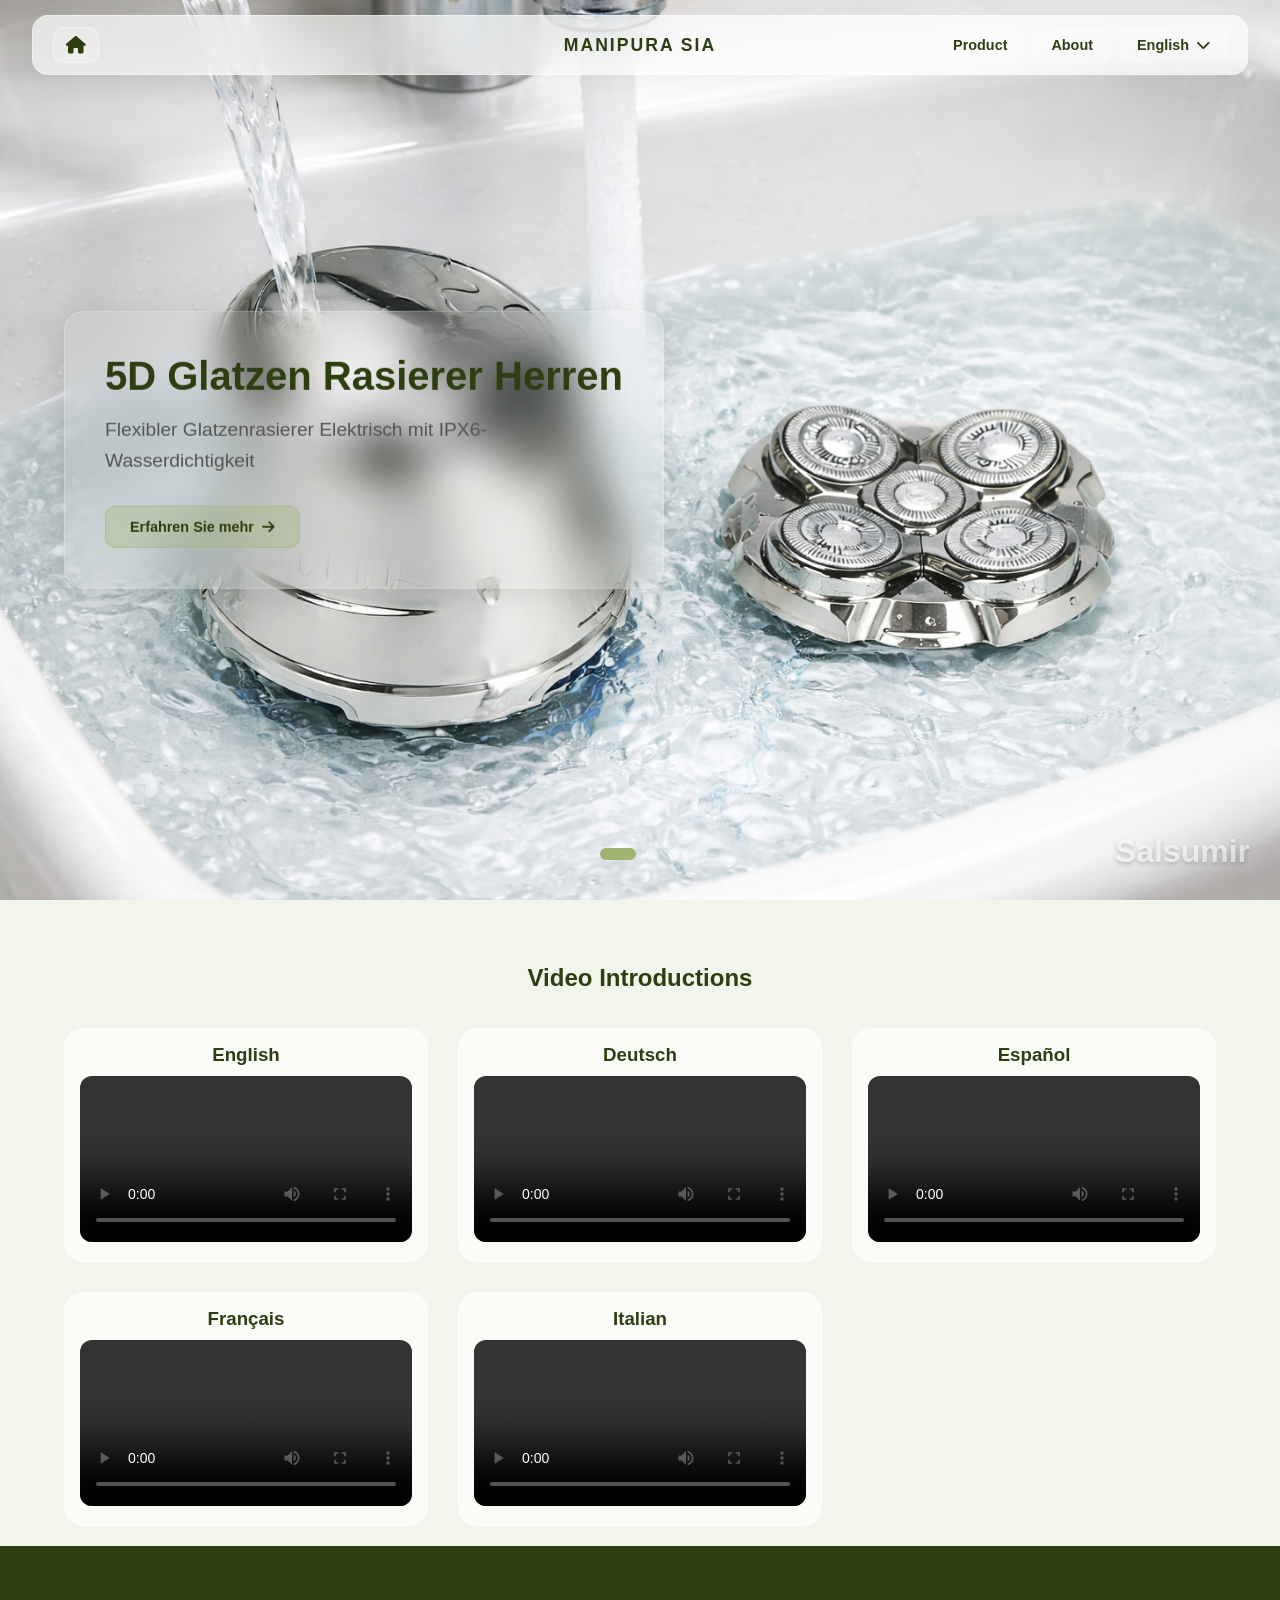
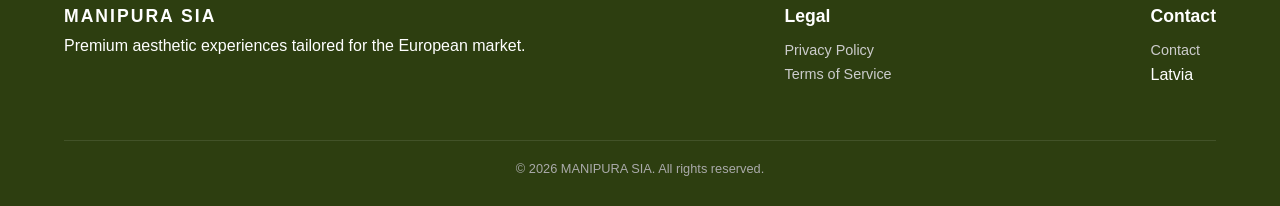
==== commit 181fc328: "Merge remote-tracking branch 'origin/main'" ====
--- a/index.html
+++ b/index.html
@@ -28,16 +28,16 @@
 
         <div class="lang-dropdown">
           <button class="btn-glass" id="langBtn" type="button" aria-haspopup="menu" aria-expanded="false">
-            <span id="currentFlag" class="flag">🇬🇧</span>
+            <span id="currentFlag" class="flag">English</span>
             <i class="fas fa-chevron-down"></i>
           </button>
 
           <div class="lang-menu" id="langMenu" role="menu">
-            <div class="lang-option" data-lang="en"><span class="flag">🇬🇧</span> English</div>
-            <div class="lang-option" data-lang="de"><span class="flag">🇩🇪</span> Deutsch</div>
-            <div class="lang-option" data-lang="fr"><span class="flag">🇫🇷</span> Français</div>
-            <div class="lang-option" data-lang="es"><span class="flag">🇪🇸</span> Español</div>
-            <div class="lang-option" data-lang="it"><span class="flag">🇮🇹</span> Italiano</div>
+            <div class="lang-option" data-lang="en"><span class="flag">English</span></div>
+            <div class="lang-option" data-lang="de"><span class="flag">Deutsch</span></div>
+            <div class="lang-option" data-lang="fr"><span class="flag">Français</span></div>
+            <div class="lang-option" data-lang="es"><span class="flag">Español</span></div>
+            <div class="lang-option" data-lang="it"><span class="flag">Italiano</span></div>
           </div>
         </div>
 
@@ -58,10 +58,43 @@
 
         <div class="hero-carousel">
             <div class="carousel-inner">
-                <div class="carousel-item" style="background-image: url('img/1.jpg')"></div>
-                <div class="carousel-item" style="background-image: url('img/2.jpg')"></div>
-                <div class="carousel-item" style="background-image: url('img/3.jpg')"></div>
+                <div class="carousel-item" style="background-image: url('img/1.jpg')">
+                    <div class="carousel-content">
+                        <h2 data-i18n="hero.title1">5D Glatzen Rasierer Herren</h2>
+                        <p data-i18n="hero.desc1">Flexibler Glatzenrasierer Elektrisch mit IPX6-Wasserdichtigkeit</p>
+                        <a href="product.html" class="btn-glass primary">
+                            <span data-i18n="hero.btn1">Erfahren Sie mehr</span>
+                            <i class="fas fa-arrow-right"></i>
+                        </a>
+                    </div>
+                </div>
+                <div class="carousel-item" style="background-image: url('img/2.jpg')">
+                    <div class="carousel-content">
+                        <h2 data-i18n="hero.title2">Schnelles Laden per Typ-C</h2>
+                        <p data-i18n="hero.desc2">90 Minuten Laufzeit nach 1,5 Stunden Ladung</p>
+                        <a href="product.html" class="btn-glass primary">
+                            <span data-i18n="hero.btn2">Produkt details</span>
+                            <i class="fas fa-arrow-right"></i>
+                        </a>
+                    </div>
+                </div>
+                <div class="carousel-item" style="background-image: url('img/3.jpg')">
+                    <div class="carousel-content">
+                        <h2 data-i18n="hero.title3">Ergonomisches Design</h2>
+                        <p data-i18n="hero.desc3">Leicht und tragbar, ideal für unterwegs</p>
+                        <a href="product.html" class="btn-glass primary">
+                            <span data-i18n="hero.btn3">Jetzt kaufen</span>
+                            <i class="fas fa-arrow-right"></i>
+                        </a>
+                    </div>
+                </div>
             </div>
+            <div class="carousel-indicators">
+                <button class="indicator active" data-index="0"></button>
+                <button class="indicator" data-index="1"></button>
+                <button class="indicator" data-index="2"></button>
+            </div>
+            <div class="carousel-watermark">Salsumir</div>
         </div>
 		<p style="height: 4rem; color: #2d3e10;">	
         <h2 style="text-align:center; color: #2d3e10;" data-i18n="hero.title">Video Introductions</h2>
--- a/css/style.css
+++ b/css/style.css
@@ -130,7 +130,7 @@
     box-shadow: 0 10px 40px rgba(0,0,0,0.1);
     display: none; /* Hidden by default */
     flex-direction: column;
-    min-width: 140px;
+    min-width: 100px;
     border: 1px solid var(--glass-border);
 }
 .lang-menu.active { display: flex; }
@@ -152,7 +152,7 @@
   width: 100%;
   height: 100vh;          /* 充满首屏 */
   margin-bottom: 0;       /* 不要把首屏往下挤 */
-  border-radius: 0 0 30px 30px;
+  border-radius: 0;
   overflow: hidden;
   position: relative;
 }
@@ -160,19 +160,112 @@
     display: flex;
     width: 300%;
     height: 100%;
-    animation: slide 18s infinite;
 }
 .carousel-item {
-    width: 100%;
+    width: 33.333%;
     height: 100%;
     background-size: cover;
     background-position: center;
+    position: relative;
+}
+/* Carousel content */
+.carousel-content {
+    position: absolute;
+    top: 50%;
+    left: 5%;
+    transform: translateY(-50%);
+    max-width: 600px;
+    z-index: 10;
+    background: rgba(255, 255, 255, 0.1);
+    backdrop-filter: blur(20px);
+    -webkit-backdrop-filter: blur(20px);
+    border: 1px solid rgba(255, 255, 255, 0.2);
+    border-radius: 20px;
+    padding: 40px;
+    box-shadow: 0 8px 32px rgba(0, 0, 0, 0.1);
+    opacity: 1;
+    transition: all 0.5s ease;
+}
+.carousel-content h2 {
+    font-size: 2.5rem;
+    font-weight: 800;
+    color: var(--matcha-dark);
+    margin-bottom: 15px;
+    line-height: 1.2;
+}
+.carousel-content p {
+    font-size: 1.2rem;
+    color: #555;
+    margin-bottom: 30px;
+    line-height: 1.6;
+}
+.carousel-content .btn-glass.primary {
+    background: rgba(159, 180, 108, 0.3);
+    border-color: rgba(159, 180, 108, 0.5);
+    color: var(--matcha-dark);
+    font-weight: 700;
+    padding: 12px 24px;
+    transition: all 0.3s ease;
+}
+.carousel-content .btn-glass.primary:hover {
+    background: rgba(159, 180, 108, 0.5);
+    transform: translateY(-2px);
+    box-shadow: 0 8px 20px rgba(159, 180, 108, 0.3);
+}
+/* Carousel indicators */
+.carousel-indicators {
+    position: absolute;
+    bottom: 40px;
+    left: 50%;
+    transform: translateX(-50%);
+    display: flex;
+    gap: 10px;
+    z-index: 20;
+}
+.carousel-indicators .indicator {
+    width: 12px;
+    height: 12px;
+    border-radius: 50%;
+    background: rgba(255, 255, 255, 0.5);
+    border: none;
+    cursor: pointer;
+    transition: all 0.3s ease;
+}
+.carousel-indicators .indicator.active {
+    background: var(--accent-color);
+    width: 36px;
+    border-radius: 6px;
+}
+/* Overlay removed for clearer background */
+.carousel-item::before {
+    content: '';
+    position: absolute;
+    top: 0;
+    left: 0;
+    width: 100%;
+    height: 100%;
+    background: transparent;
+    z-index: 1;
+}
+
+/* Carousel watermark */
+.carousel-watermark {
+    position: absolute;
+    bottom: 30px;
+    right: 30px;
+    z-index: 20;
+    font-size: 2rem;
+    font-weight: 800;
+    color: rgba(255, 255, 255, 0.8);
+    text-shadow: 0 2px 4px rgba(0, 0, 0, 0.3);
+    opacity: 0.7;
+    pointer-events: none;
 }
 @keyframes slide {
     0%, 30% { transform: translateX(0); }
-    33%, 63% { transform: translateX(-100vw); } /* Width of 1 slide */
-    66%, 96% { transform: translateX(-200vw); }
-    100% { transform: translateX(0); }
+    33%, 63% { transform: translateX(-100%); }
+    66%, 96% { transform: translateX(-200%); }
+    100% { transform: translateX(-300%); }
 }
 
 .video-grid {
@@ -218,10 +311,14 @@
     overflow: hidden;
     border: 1px solid rgba(0,0,0,0.1);
 }
-.product-image-box img { width: 100%; height: 100%; object-fit: cover; }
+
+
 
 .product-info h1 { font-size: 2rem; color: var(--matcha-dark); margin-bottom: 10px; }
-.price { font-size: 2.2rem; font-weight: 700; color: #d35400; margin-bottom: 25px; }
+.price { display: flex; align-items: center; gap: 15px; margin-bottom: 25px; flex-wrap: wrap; }
+.current-price { font-size: 2.2rem; font-weight: 700; color: #d35400; }
+.original-price { font-size: 1.5rem; color: #999; text-decoration: line-through; }
+.promo-discount { font-size: 1.1rem; font-weight: 700; color: #fff; background: linear-gradient(135deg, #e74c3c 0%, #c0392b 100%); padding: 6px 16px; border-radius: 20px; box-shadow: 0 4px 15px rgba(231, 76, 60, 0.3); }
 
 .specs-table {
     width: 100%;
@@ -236,6 +333,33 @@
     font-weight: 700;
     width: 140px;
     color: var(--matcha-dark);
+}
+
+/* Amazon links styling */
+.specs-table a {
+    display: inline-flex;
+    align-items: center;
+    gap: 8px;
+    padding: 8px 16px;
+    background: linear-gradient(135deg, #f7ca00 0%, #f59e0b 100%);
+    color: #111;
+    text-decoration: none;
+    border-radius: 8px;
+    font-weight: 600;
+    font-size: 0.9rem;
+    transition: all 0.3s ease;
+    box-shadow: 0 2px 4px rgba(0, 0, 0, 0.1);
+}
+
+.specs-table a:hover {
+    transform: translateY(-2px);
+    box-shadow: 0 4px 8px rgba(0, 0, 0, 0.15);
+    background: linear-gradient(135deg, #fcd34d 0%, #fbbf24 100%);
+}
+
+.specs-table a:active {
+    transform: translateY(0);
+    box-shadow: 0 2px 4px rgba(0, 0, 0, 0.1);
 }
 
 .long-image-flow {
@@ -321,9 +445,9 @@
 .mobile-drawer.open { transform: translateY(0); }
 
 @media (max-width: 900px) {
-    .nav-right .desktop-links { display: none; }
+    .nav-right .nav-links { display: none; }
     .mobile-menu-btn { display: block; font-size: 1.2rem; }
-    .nav-center { display: flex; justify-content: center; } /* Keep brand centered */
+    .nav-center { display: none; } /* Hide brand name on mobile */
     .product-top-section { grid-template-columns: 1fr; }
     .hero-carousel { height: 50vh; }
 }
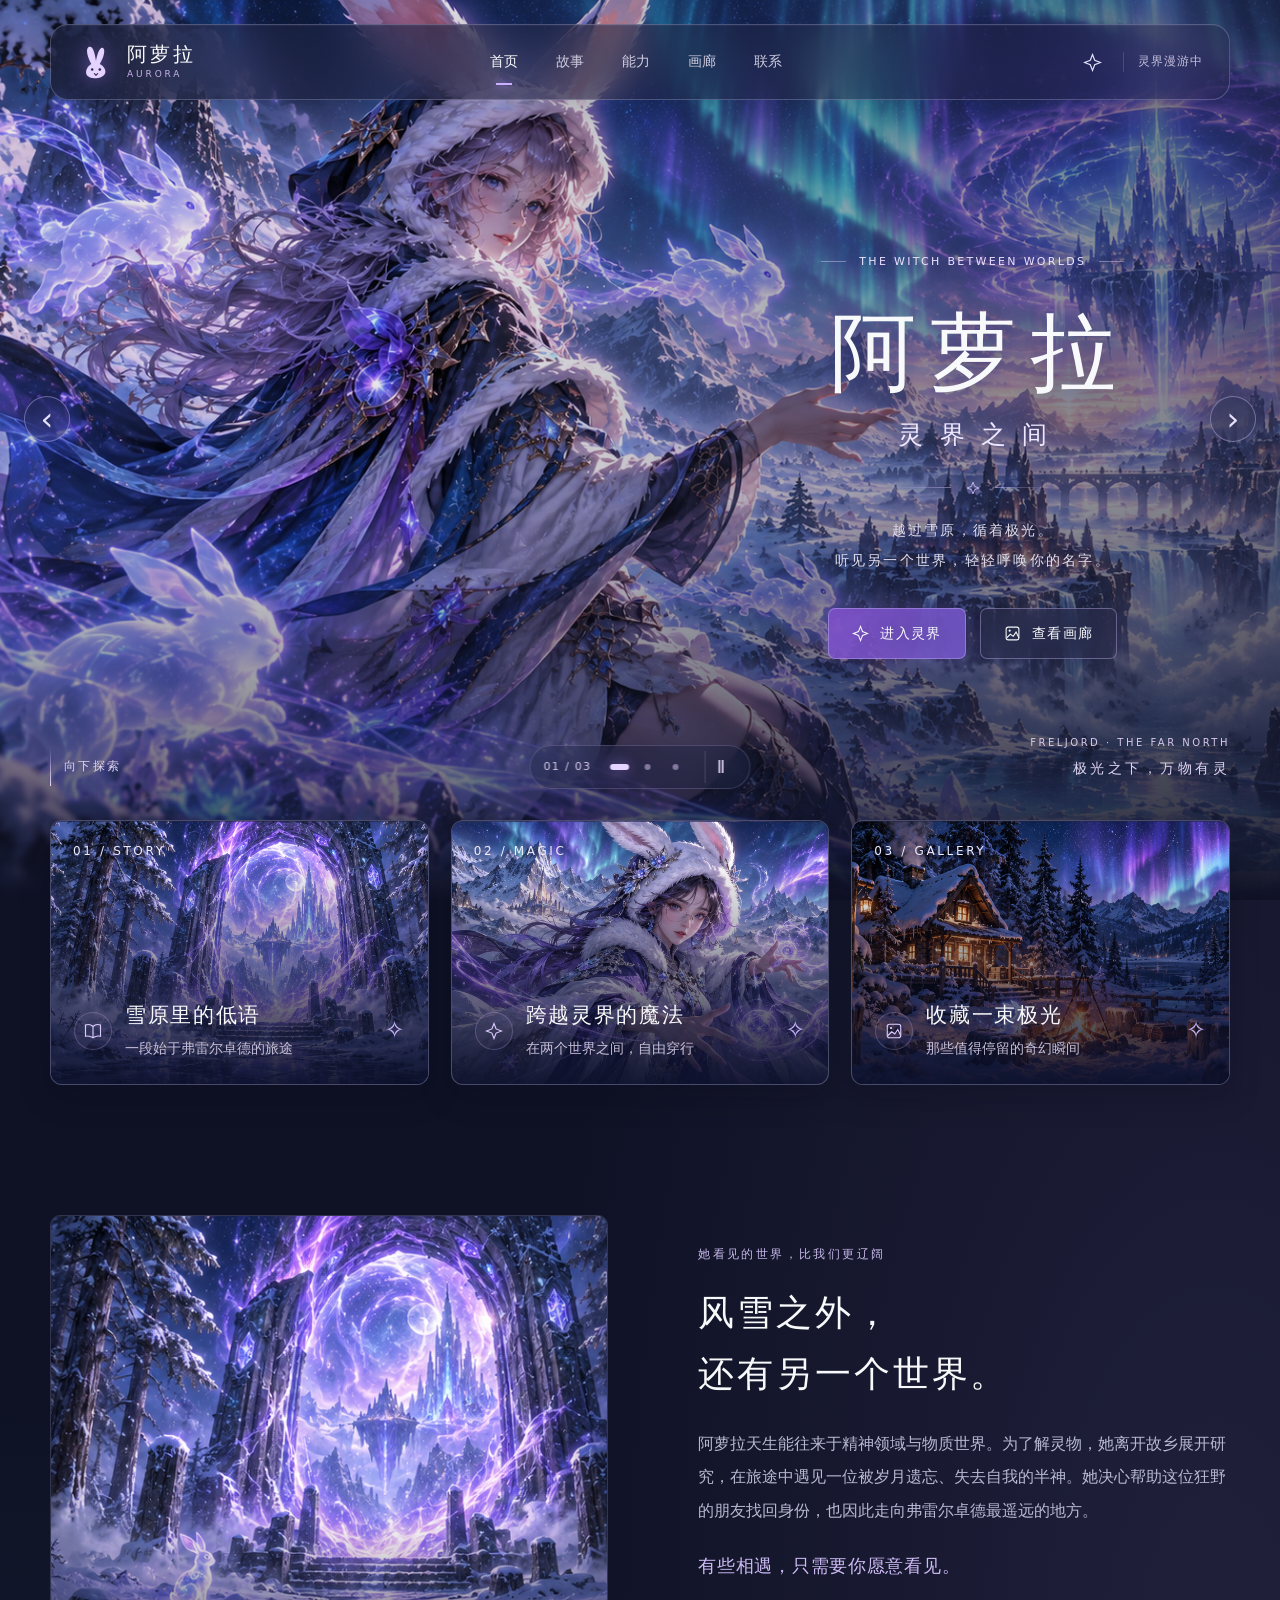
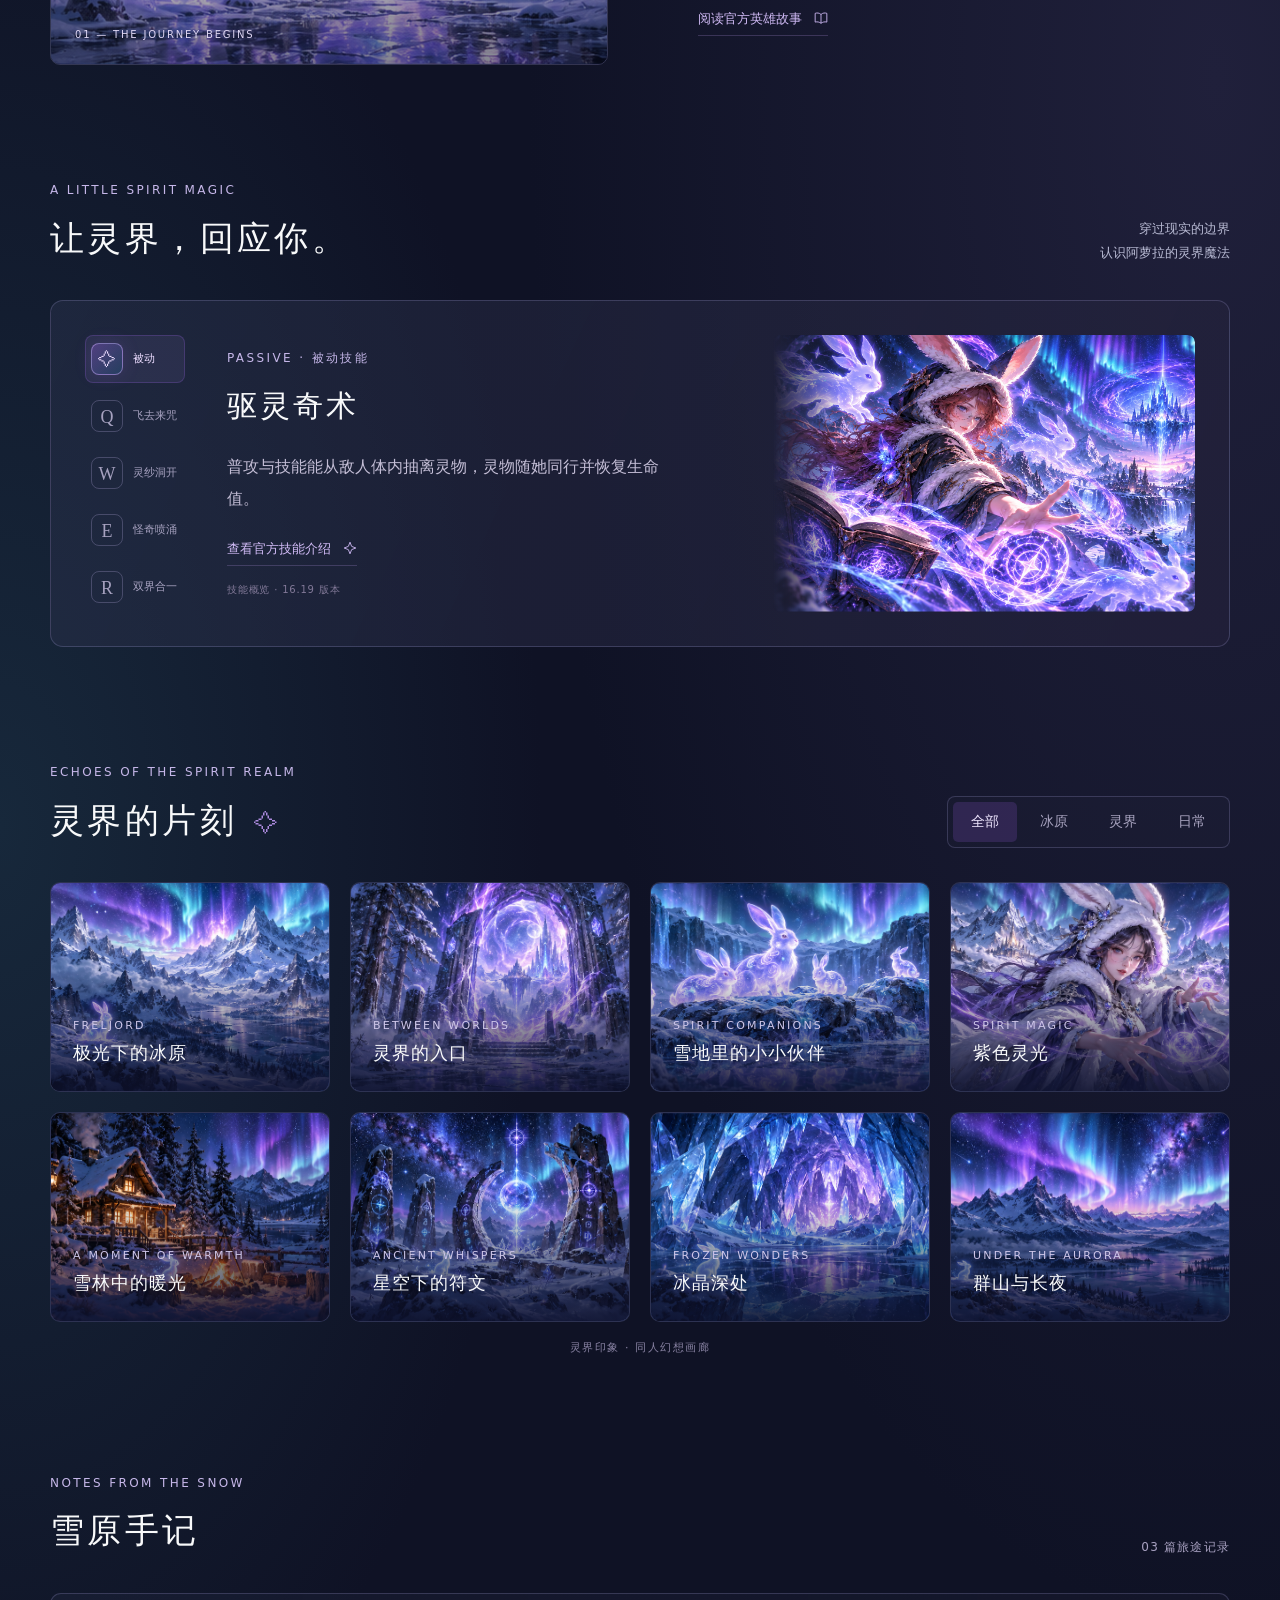
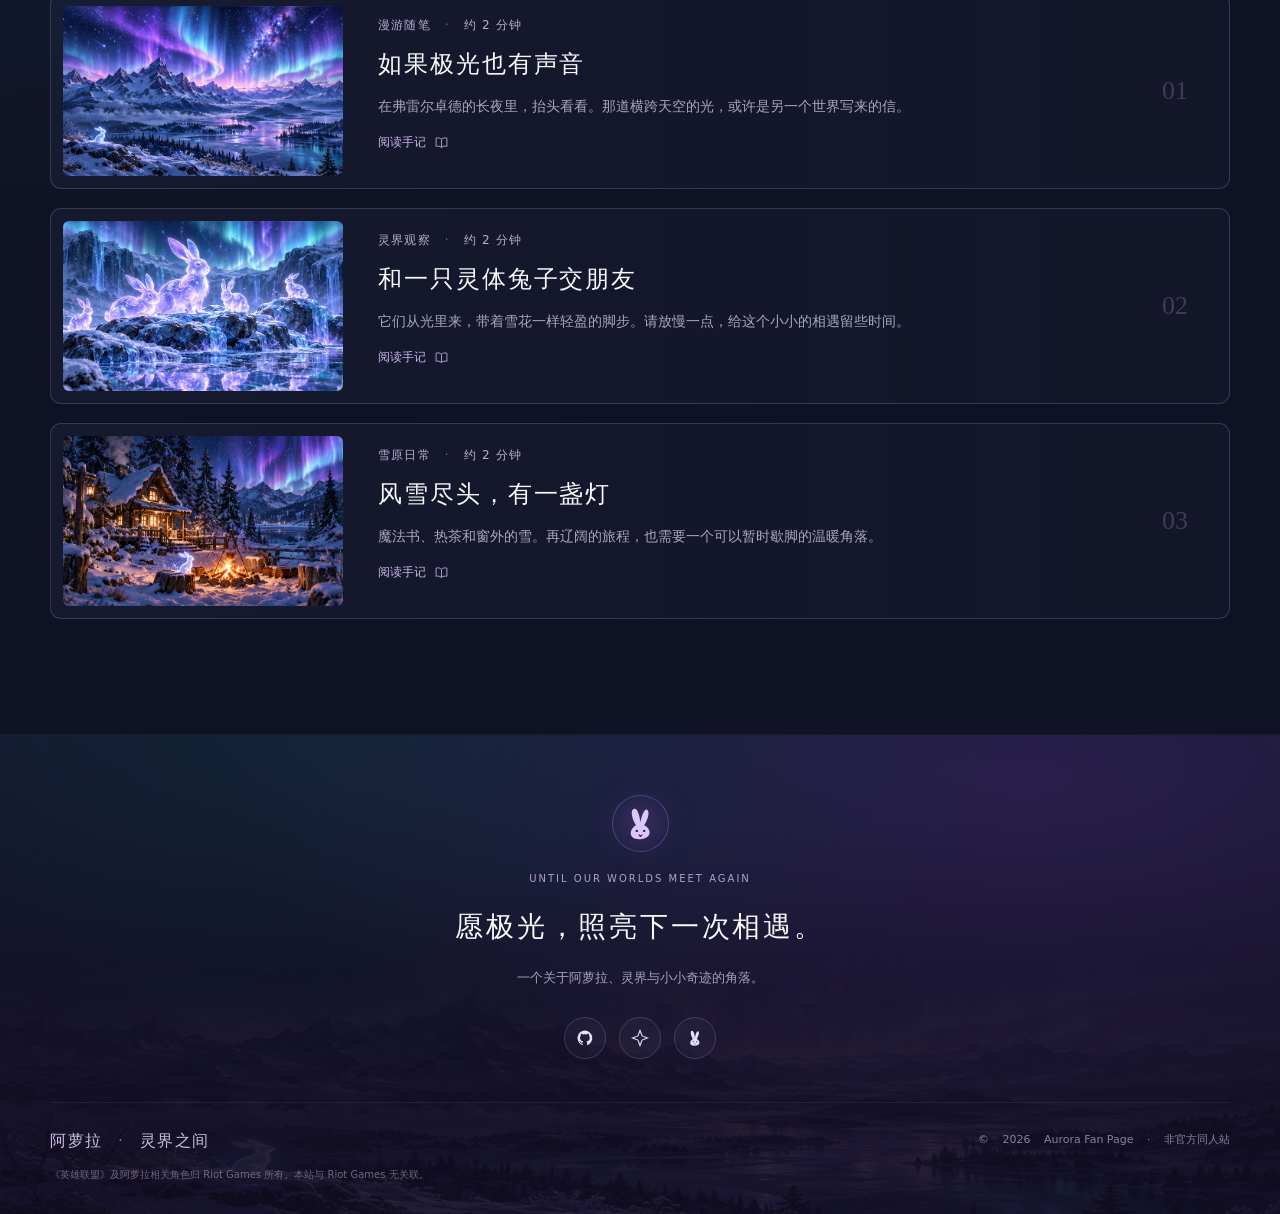
==== commit 22e44e06: "Add files via upload frist" ====
--- a/index.html
+++ b/index.html
@@ -1,159 +1,105 @@
-<!DOCTYPE html>
-<html lang="en">
-<head>
-    <meta charset="UTF-8">
-    <meta name="viewport" content="width=device-width, initial-scale=1.0">
-    <title>MANIPURA SIA</title>
-    <link rel="stylesheet" href="css/style.css">
-    <link rel="stylesheet" href="https://cdnjs.cloudflare.com/ajax/libs/font-awesome/6.0.0/css/all.min.css">
-</head>
-<body class="home">
-
-    <nav class="top-nav">
-      <div class="nav-left">
-        <a href="index.html" class="btn-glass icon-only" aria-label="Home">
-          <i class="fas fa-home"></i>
-        </a>
-      </div>
-
-      <div class="nav-center">
-        <span class="brand-name">MANIPURA SIA</span>
-      </div>
-
-      <div class="nav-right">
-        <div class="nav-links">
-          <a href="product.html" class="btn-glass" data-i18n="nav.product">Product</a>
-          <a href="about.html" class="btn-glass" data-i18n="nav.about">About</a>
-        </div>
-
-        <div class="lang-dropdown">
-          <button class="btn-glass" id="langBtn" type="button" aria-haspopup="menu" aria-expanded="false">
-            <span id="currentFlag" class="flag">English</span>
-            <i class="fas fa-chevron-down"></i>
-          </button>
-
-          <div class="lang-menu" id="langMenu" role="menu">
-            <div class="lang-option" data-lang="en"><span class="flag">English</span></div>
-            <div class="lang-option" data-lang="de"><span class="flag">Deutsch</span></div>
-            <div class="lang-option" data-lang="fr"><span class="flag">Français</span></div>
-            <div class="lang-option" data-lang="es"><span class="flag">Español</span></div>
-            <div class="lang-option" data-lang="it"><span class="flag">Italiano</span></div>
-          </div>
-        </div>
-
-        <button class="btn-glass mobile-menu-btn" id="burger" type="button" aria-label="Open menu">
-          <i class="fas fa-bars"></i>
-        </button>
-      </div>
-    </nav>
-
-    <div class="mobile-drawer" id="mobileDrawer" aria-hidden="true">
-      <a href="index.html" class="btn-glass" data-i18n="nav.home">Home</a>
-      <a href="product.html" class="btn-glass" data-i18n="nav.product">Product</a>
-      <a href="about.html" class="btn-glass" data-i18n="nav.about">About</a>
-    </div>
-
-
-    <main class="page-main">
-
-        <div class="hero-carousel">
-            <div class="carousel-inner">
-                <div class="carousel-item" style="background-image: url('img/1.jpg')">
-                    <div class="carousel-content">
-                        <h2 data-i18n="hero.title1">5D Glatzen Rasierer Herren</h2>
-                        <p data-i18n="hero.desc1">Flexibler Glatzenrasierer Elektrisch mit IPX6-Wasserdichtigkeit</p>
-                        <a href="product.html" class="btn-glass primary">
-                            <span data-i18n="hero.btn1">Erfahren Sie mehr</span>
-                            <i class="fas fa-arrow-right"></i>
-                        </a>
-                    </div>
-                </div>
-                <div class="carousel-item" style="background-image: url('img/2.jpg')">
-                    <div class="carousel-content">
-                        <h2 data-i18n="hero.title2">Schnelles Laden per Typ-C</h2>
-                        <p data-i18n="hero.desc2">90 Minuten Laufzeit nach 1,5 Stunden Ladung</p>
-                        <a href="product.html" class="btn-glass primary">
-                            <span data-i18n="hero.btn2">Produkt details</span>
-                            <i class="fas fa-arrow-right"></i>
-                        </a>
-                    </div>
-                </div>
-                <div class="carousel-item" style="background-image: url('img/3.jpg')">
-                    <div class="carousel-content">
-                        <h2 data-i18n="hero.title3">Ergonomisches Design</h2>
-                        <p data-i18n="hero.desc3">Leicht und tragbar, ideal für unterwegs</p>
-                        <a href="product.html" class="btn-glass primary">
-                            <span data-i18n="hero.btn3">Jetzt kaufen</span>
-                            <i class="fas fa-arrow-right"></i>
-                        </a>
-                    </div>
-                </div>
-            </div>
-            <div class="carousel-indicators">
-                <button class="indicator active" data-index="0"></button>
-                <button class="indicator" data-index="1"></button>
-                <button class="indicator" data-index="2"></button>
-            </div>
-            <div class="carousel-watermark">Salsumir</div>
-        </div>
-		<p style="height: 4rem; color: #2d3e10;">	
-        <h2 style="text-align:center; color: #2d3e10;" data-i18n="hero.title">Video Introductions</h2>
-        <p style="height: 1rem; color: #2d3e10;">
-        <div class="video-grid">
-            <div class="video-card">
-                <h3>English</h3>
-                <video controls preload="metadata" playsinline>
-                    <source src="video/English.mp4" type="video/mp4">
-                </video>
-            </div>
-            <div class="video-card">
-                <h3>Deutsch</h3>
-                <video controls preload="metadata" playsinline>
-                    <source src="video/German.mp4" type="video/mp4">
-                </video>
-            </div>
-            <div class="video-card">
-                <h3>Español</h3>
-                <video controls preload="metadata" playsinline>
-                    <source src="video/spanish.mp4" type="video/mp4">
-                </video>
-            </div>
-            <div class="video-card">
-                <h3>Français</h3>
-                <video controls preload="metadata" playsinline>
-                    <source src="video/French.mp4" type="video/mp4">
-                </video>
-            </div>
-            <div class="video-card">
-                <h3>Italian</h3>
-                <video controls preload="metadata" playsinline>
-                    <source src="video/Italian.mp4" type="video/mp4">
-                </video>
-            </div>
-        </div>
-
-    </main>
-
-    <footer>
-        <div class="footer-content">
-            <div class="footer-col">
-                <div class="brand-name" style="color:white; margin-bottom:10px;">MANIPURA SIA</div>
-                <p data-i18n="footer.desc">Premium aesthetic experiences tailored for the European market.</p>
-            </div>
-            <div class="footer-col">
-                <h4>Legal</h4>
-                <a href="#">Privacy Policy</a>
-                <a href="#">Terms of Service</a>
-            </div>
-            <div class="footer-col">
-                <h4>Contact</h4>
-                <a href="about.html">Contact</a>
-                <p>Latvia</p>
-            </div>
-        </div>
-        <div class="copyright">&copy; 2026 MANIPURA SIA. All rights reserved.</div>
-    </footer>
-
-    <script src="js/script.js"></script>
-</body>
-</html>
+<!doctype html>
+<html lang="zh-CN">
+<head>
+  <meta charset="utf-8">
+  <meta name="viewport" content="width=device-width, initial-scale=1">
+  <meta name="theme-color" content="#12162d">
+  <meta name="description" content="走进阿萝拉的奇幻世界。在弗雷尔卓德的极光下，邂逅灵界、魔法与兔子灵体。阿萝拉非官方同人主题站。">
+  <title>阿萝拉 · 灵界之间</title>
+  <link rel="icon" type="image/svg+xml" href="assets/favicon.svg">
+  <link rel="stylesheet" href="styles.css">
+  <script src="script.js" defer></script>
+</head>
+<body>
+  <a class="skip-link" href="#main">跳到主要内容</a>
+  <svg class="icon-library" aria-hidden="true" xmlns="http://www.w3.org/2000/svg">
+    <symbol id="icon-rabbit" viewBox="0 0 40 40"><path d="M15 22c-5-9-6-17-2-18s6 8 7 15c1-7 4-15 7-14s2 9-3 17c8 4 9 14-4 15S7 27 15 22Z" fill="currentColor"/><circle cx="16" cy="28" r="1.3" fill="#292344"/><circle cx="24" cy="28" r="1.3" fill="#292344"/><path d="m18 32 2 2 2-2" fill="none" stroke="#292344" stroke-width="1.2"/></symbol>
+    <symbol id="icon-star" viewBox="0 0 24 24"><path d="m12 2 2.8 7.2L22 12l-7.2 2.8L12 22l-2.8-7.2L2 12l7.2-2.8L12 2Z" fill="none" stroke="currentColor" stroke-width="1.5"/></symbol>
+    <symbol id="icon-moon" viewBox="0 0 24 24"><path d="M20.8 14A9 9 0 0 1 10 3.2 9 9 0 1 0 20.8 14Z" fill="none" stroke="currentColor" stroke-width="1.5"/></symbol>
+    <symbol id="icon-image" viewBox="0 0 24 24"><rect x="3" y="3" width="18" height="18" rx="3" fill="none" stroke="currentColor" stroke-width="1.5"/><circle cx="8" cy="8" r="1.5" fill="currentColor"/><path d="m4 18 5-5 4 3 4-6 4 8" fill="none" stroke="currentColor" stroke-width="1.5"/></symbol>
+    <symbol id="icon-book" viewBox="0 0 24 24"><path d="M12 6C9 3 5 3 2 4v15c4-1 7 0 10 2 3-2 6-3 10-2V4c-3-1-7-1-10 2Zm0 0v15" fill="none" stroke="currentColor" stroke-width="1.5"/></symbol>
+    <symbol id="icon-mail" viewBox="0 0 24 24"><rect x="2" y="4" width="20" height="16" rx="3" fill="none" stroke="currentColor" stroke-width="1.5"/><path d="m3 5 9 8 9-8" fill="none" stroke="currentColor" stroke-width="1.5"/></symbol>
+    <symbol id="icon-github" viewBox="0 0 24 24"><path d="M12 2a10 10 0 0 0-3.2 19.5v-2.3c-2.6.6-3.2-1.1-3.2-1.1-.4-1-1-1.3-1-1.3-.9-.6.1-.6.1-.6 1 0 1.5 1 1.5 1 .9 1.5 2.3 1 2.8.8.1-.7.4-1.2.7-1.5-2.1-.2-4.3-1.1-4.3-4.8 0-1.1.4-2 1-2.7-.1-.2-.4-1.3.1-2.7 0 0 .9-.3 2.8 1a9.4 9.4 0 0 1 5.1 0c2-1.3 2.8-1 2.8-1 .6 1.4.2 2.5.1 2.7.7.7 1.1 1.6 1.1 2.7 0 3.7-2.2 4.5-4.3 4.8.4.3.7.9.7 1.8v3.2A10 10 0 0 0 12 2Z" fill="currentColor"/></symbol>
+  </svg>
+
+  <header class="site-header">
+    <nav class="navigation" aria-label="主导航">
+      <a class="brand" href="#home" aria-label="阿萝拉首页"><span class="brand-mark"><svg><use href="#icon-rabbit"/></svg></span><span>阿萝拉<small>AURORA</small></span></a>
+      <div class="nav-links" id="nav-menu">
+        <a href="#home" class="active">首页</a><a href="#story-detail">故事</a><a href="#ability-detail">能力</a><a href="#gallery">画廊</a><a href="#contact">联系</a>
+      </div>
+      <div class="nav-tools"><button class="icon-button atmosphere-button" type="button" aria-label="关闭飘雪效果" aria-pressed="true" title="飘雪效果"><svg><use href="#icon-star"/></svg></button><span class="nav-divider"></span><span class="nav-note">灵界漫游中</span><button class="menu-toggle icon-button" type="button" aria-controls="nav-menu" aria-expanded="false" aria-label="打开导航菜单"><span></span><span></span></button></div>
+    </nav>
+  </header>
+
+  <main id="main">
+    <section id="home" class="hero" aria-labelledby="hero-title" aria-roledescription="轮播图">
+      <div class="hero-slides"><div class="hero-track" id="hero-track">
+        <img class="hero-image" src="assets/hero.png" alt="兔耳兜帽少女与发光兔子灵体，身后是冰原、极光与悬浮的灵界城堡" width="1672" height="941" fetchpriority="high">
+        <img class="hero-image" src="assets/hero-spirit-girl.png" alt="极光冰原的兔灵少女，身旁是发光灵兔与紫色灵界之门" width="1672" height="941" decoding="async" aria-hidden="true">
+        <img class="hero-image" src="assets/hero-snow-mage.png" alt="极光雪境中的兔耳魔法少女，与灵兔一起眺望雪山和悬浮城堡" width="1672" height="941" decoding="async" aria-hidden="true">
+      </div></div>
+      <div class="hero-shade"></div><div class="snow" aria-hidden="true"></div>
+      <button class="hero-arrow hero-previous icon-button" type="button" aria-label="上一张主视觉" aria-controls="hero-track" hidden>‹</button>
+      <button class="hero-arrow hero-next icon-button" type="button" aria-label="下一张主视觉" aria-controls="hero-track" hidden>›</button>
+      <div class="hero-content">
+        <p class="eyebrow"><span></span> THE WITCH BETWEEN WORLDS <span></span></p>
+        <h1 id="hero-title">阿萝拉</h1>
+        <p class="hero-subtitle">灵界之间</p>
+        <div class="ornament" aria-hidden="true"><i></i><svg><use href="#icon-star"/></svg><i></i></div>
+        <p class="hero-description">越过雪原，循着极光。<br>听见另一个世界，轻轻呼唤你的名字。</p>
+        <div class="hero-actions"><a class="button button-primary" href="#story-detail"><svg><use href="#icon-star"/></svg>进入灵界</a><a class="button button-glass" href="#gallery"><svg><use href="#icon-image"/></svg>查看画廊</a></div>
+      </div>
+      <div class="hero-carousel-controls" role="group" aria-label="主视觉轮播控制" hidden>
+        <span class="hero-slide-count" aria-hidden="true">01 / 03</span>
+        <div class="hero-dots"><button type="button" class="hero-dot" data-hero-slide="0" aria-label="切换到第 1 张主视觉" aria-controls="hero-track" aria-pressed="true"></button><button type="button" class="hero-dot" data-hero-slide="1" aria-label="切换到第 2 张主视觉" aria-controls="hero-track" aria-pressed="false"></button><button type="button" class="hero-dot" data-hero-slide="2" aria-label="切换到第 3 张主视觉" aria-controls="hero-track" aria-pressed="false"></button></div>
+        <button class="hero-play-toggle" type="button" aria-label="暂停自动轮播" aria-controls="hero-track" aria-pressed="false"><span aria-hidden="true">Ⅱ</span></button>
+      </div>
+      <span class="sr-only" id="hero-slide-status" role="status" aria-live="polite" aria-atomic="true"></span>
+      <div class="hero-bottom"><a class="scroll-cue" href="#explore"><span class="scroll-line"></span>向下探索</a><p><span class="coordinates">FRELJORD · THE FAR NORTH</span><span class="hero-caption">极光之下，万物有灵</span></p></div>
+    </section>
+
+    <section class="featured section-shell" id="explore" aria-label="探索阿萝拉的世界">
+      <a class="feature-card" id="story" href="#story-detail"><div class="feature-art feature-story"></div><div class="feature-shade"></div><span class="card-number">01 / STORY</span><div class="feature-copy"><span class="feature-icon"><svg><use href="#icon-book"/></svg></span><div><h2>雪原里的低语</h2><p>一段始于弗雷尔卓德的旅途</p></div><span class="card-corner" aria-hidden="true">✧</span></div></a>
+      <a class="feature-card" id="abilities" href="#ability-detail"><div class="feature-art feature-magic"></div><div class="feature-shade"></div><span class="card-number">02 / MAGIC</span><div class="feature-copy"><span class="feature-icon"><svg><use href="#icon-star"/></svg></span><div><h2>跨越灵界的魔法</h2><p>在两个世界之间，自由穿行</p></div><span class="card-corner" aria-hidden="true">✧</span></div></a>
+      <a class="feature-card" href="#gallery"><div class="feature-art feature-cabin"></div><div class="feature-shade"></div><span class="card-number">03 / GALLERY</span><div class="feature-copy"><span class="feature-icon"><svg><use href="#icon-image"/></svg></span><div><h2>收藏一束极光</h2><p>那些值得停留的奇幻瞬间</p></div><span class="card-corner" aria-hidden="true">✧</span></div></a>
+    </section>
+
+    <section class="story-section section-shell" id="story-detail" aria-labelledby="story-title">
+      <div class="story-visual"><div class="story-art"></div><span class="image-label">01 — THE JOURNEY BEGINS</span></div>
+      <div class="story-copy"><p class="eyebrow">她看见的世界，比我们更辽阔</p><h2 id="story-title">风雪之外，<br>还有另一个世界。</h2><p class="story-description">阿萝拉天生能往来于精神领域与物质世界。为了解灵物，她离开故乡展开研究，在旅途中遇见一位被岁月遗忘、失去自我的半神。她决心帮助这位狂野的朋友找回身份，也因此走向弗雷尔卓德最遥远的地方。</p><p class="story-quote">有些相遇，只需要你愿意看见。</p><a class="text-link" href="https://www.leagueoflegends.com/zh-tw/champions/aurora/" target="_blank" rel="noopener noreferrer">阅读官方英雄故事 <svg><use href="#icon-book"/></svg></a></div>
+    </section>
+
+    <section class="abilities-section section-shell" id="ability-detail" aria-labelledby="abilities-title">
+      <div class="section-heading"><div><p class="eyebrow">A LITTLE SPIRIT MAGIC</p><h2 id="abilities-title">让灵界，回应你。</h2></div><p class="section-intro">穿过现实的边界<br>认识阿萝拉的灵界魔法</p></div>
+      <div class="ability-panel"><div class="ability-tabs" role="tablist" aria-label="阿萝拉技能"><button role="tab" id="tab-passive" aria-controls="ability-content" aria-selected="true" data-ability="passive" tabindex="0"><span>✧</span><small>被动</small></button><button role="tab" id="tab-q" aria-controls="ability-content" aria-selected="false" data-ability="q" tabindex="-1"><span>Q</span><small>飞去来咒</small></button><button role="tab" id="tab-w" aria-controls="ability-content" aria-selected="false" data-ability="w" tabindex="-1"><span>W</span><small>灵纱洞开</small></button><button role="tab" id="tab-e" aria-controls="ability-content" aria-selected="false" data-ability="e" tabindex="-1"><span>E</span><small>怪奇喷涌</small></button><button role="tab" id="tab-r" aria-controls="ability-content" aria-selected="false" data-ability="r" tabindex="-1"><span>R</span><small>双界合一</small></button></div><div class="ability-content" role="tabpanel" id="ability-content" aria-labelledby="tab-passive" tabindex="0"><p class="eyebrow" id="ability-label">PASSIVE · 被动技能</p><h3 id="ability-name">驱灵奇术</h3><p id="ability-description">普攻与技能能从敌人体内抽离灵物，灵物随她同行并恢复生命值。</p><a class="text-link" href="https://www.leagueoflegends.com/zh-tw/champions/aurora/" target="_blank" rel="noopener noreferrer">查看官方技能介绍 <svg><use href="#icon-star"/></svg></a><span class="ability-version">技能概览 · 16.19 版本</span></div><div class="ability-art" aria-hidden="true"></div></div>
+    </section>
+
+    <section class="gallery-section section-shell" id="gallery" aria-labelledby="gallery-title">
+      <div class="section-heading"><div><p class="eyebrow">ECHOES OF THE SPIRIT REALM</p><h2 id="gallery-title">灵界的片刻<span>✧</span></h2></div><div class="gallery-filters" role="group" aria-label="画廊分类"><button class="selected" type="button" data-filter="all" aria-pressed="true">全部</button><button type="button" data-filter="tundra" aria-pressed="false">冰原</button><button type="button" data-filter="spirit" aria-pressed="false">灵界</button><button type="button" data-filter="life" aria-pressed="false">日常</button></div></div>
+      <div class="gallery-grid">
+        <button class="gallery-item" type="button" data-scene="0" data-category="tundra" aria-label="查看大图：极光下的冰原"><span class="gallery-art scene-0"></span><span class="gallery-caption"><small>FRELJORD</small><strong>极光下的冰原</strong><svg><use href="#icon-image"/></svg></span></button>
+        <button class="gallery-item" type="button" data-scene="1" data-category="spirit" aria-label="查看大图：灵界的入口"><span class="gallery-art scene-1"></span><span class="gallery-caption"><small>BETWEEN WORLDS</small><strong>灵界的入口</strong><svg><use href="#icon-image"/></svg></span></button>
+        <button class="gallery-item" type="button" data-scene="2" data-category="spirit" aria-label="查看大图：雪地里的小小伙伴"><span class="gallery-art scene-2"></span><span class="gallery-caption"><small>SPIRIT COMPANIONS</small><strong>雪地里的小小伙伴</strong><svg><use href="#icon-image"/></svg></span></button>
+        <button class="gallery-item" type="button" data-scene="3" data-category="spirit" aria-label="查看大图：紫色灵光"><span class="gallery-art scene-3"></span><span class="gallery-caption"><small>SPIRIT MAGIC</small><strong>紫色灵光</strong><svg><use href="#icon-image"/></svg></span></button>
+        <button class="gallery-item" type="button" data-scene="4" data-category="life" aria-label="查看大图：雪林中的暖光"><span class="gallery-art scene-4"></span><span class="gallery-caption"><small>A MOMENT OF WARMTH</small><strong>雪林中的暖光</strong><svg><use href="#icon-image"/></svg></span></button>
+        <button class="gallery-item" type="button" data-scene="5" data-category="tundra" aria-label="查看大图：星空下的符文"><span class="gallery-art scene-5"></span><span class="gallery-caption"><small>ANCIENT WHISPERS</small><strong>星空下的符文</strong><svg><use href="#icon-image"/></svg></span></button>
+        <button class="gallery-item" type="button" data-scene="6" data-category="tundra" aria-label="查看大图：冰晶深处"><span class="gallery-art scene-6"></span><span class="gallery-caption"><small>FROZEN WONDERS</small><strong>冰晶深处</strong><svg><use href="#icon-image"/></svg></span></button>
+        <button class="gallery-item" type="button" data-scene="7" data-category="tundra" aria-label="查看大图：群山与长夜"><span class="gallery-art scene-7"></span><span class="gallery-caption"><small>UNDER THE AURORA</small><strong>群山与长夜</strong><svg><use href="#icon-image"/></svg></span></button>
+      </div><p class="gallery-footnote">灵界印象 · 同人幻想画廊</p>
+    </section>
+
+    <section class="journal-section section-shell" id="journal" aria-labelledby="journal-title"><div class="section-heading"><div><p class="eyebrow">NOTES FROM THE SNOW</p><h2 id="journal-title">雪原手记</h2></div><span class="journal-count">03 篇旅途记录</span></div><div class="journal-list">
+      <button class="journal-card" type="button" data-article="0"><span class="journal-art scene-7"></span><span class="journal-copy"><span class="journal-meta">漫游随笔 <i>·</i> 约 2 分钟</span><strong>如果极光也有声音</strong><span class="journal-excerpt">在弗雷尔卓德的长夜里，抬头看看。那道横跨天空的光，或许是另一个世界写来的信。</span><span class="read-label">阅读手记 <svg><use href="#icon-book"/></svg></span></span><span class="journal-number">01</span></button>
+      <button class="journal-card" type="button" data-article="1"><span class="journal-art scene-2"></span><span class="journal-copy"><span class="journal-meta">灵界观察 <i>·</i> 约 2 分钟</span><strong>和一只灵体兔子交朋友</strong><span class="journal-excerpt">它们从光里来，带着雪花一样轻盈的脚步。请放慢一点，给这个小小的相遇留些时间。</span><span class="read-label">阅读手记 <svg><use href="#icon-book"/></svg></span></span><span class="journal-number">02</span></button>
+      <button class="journal-card" type="button" data-article="2"><span class="journal-art scene-4"></span><span class="journal-copy"><span class="journal-meta">雪原日常 <i>·</i> 约 2 分钟</span><strong>风雪尽头，有一盏灯</strong><span class="journal-excerpt">魔法书、热茶和窗外的雪。再辽阔的旅程，也需要一个可以暂时歇脚的温暖角落。</span><span class="read-label">阅读手记 <svg><use href="#icon-book"/></svg></span></span><span class="journal-number">03</span></button>
+    </div></section>
+  </main>
+
+  <footer class="site-footer" id="contact"><div class="footer-glow" aria-hidden="true"></div><div class="footer-content section-shell"><span class="footer-rabbit"><svg><use href="#icon-rabbit"/></svg></span><p class="eyebrow">UNTIL OUR WORLDS MEET AGAIN</p><h2>愿极光，照亮下一次相遇。</h2><p>一个关于阿萝拉、灵界与小小奇迹的角落。</p><div class="footer-socials"><a class="icon-button" href="https://github.com/" target="_blank" rel="noopener noreferrer" aria-label="访问 GitHub" title="GitHub"><svg><use href="#icon-github"/></svg></a><a class="icon-button" href="https://www.leagueoflegends.com/zh-tw/champions/aurora/" target="_blank" rel="noopener noreferrer" aria-label="访问阿萝拉官方英雄页面" title="官方英雄页面"><svg><use href="#icon-star"/></svg></a><a class="icon-button" href="#home" aria-label="回到首页" title="回到首页"><svg><use href="#icon-rabbit"/></svg></a></div><div class="footer-bottom"><a class="footer-brand" href="#home">阿萝拉 <span>·</span> 灵界之间</a><p>© <span id="copyright-year">2026</span> Aurora Fan Page <span>·</span> 非官方同人站</p><p class="legal-note">《英雄联盟》及阿萝拉相关角色归 Riot Games 所有。本站与 Riot Games 无关联。</p></div></div></footer>
+
+  <dialog class="lightbox" id="gallery-dialog" aria-labelledby="lightbox-title"><div class="dialog-toolbar"><span id="lightbox-counter"></span><button class="dialog-close icon-button" type="button" aria-label="关闭图片">×</button></div><div class="lightbox-image" id="lightbox-image" role="img"></div><div class="lightbox-bottom"><div><p class="eyebrow">SPIRIT REALM COLLECTION</p><h2 id="lightbox-title"></h2></div><div class="lightbox-controls"><button class="icon-button" id="gallery-prev" type="button" aria-label="上一张图片">‹</button><button class="icon-button" id="gallery-next" type="button" aria-label="下一张图片">›</button></div></div></dialog>
+  <dialog class="article-dialog" id="article-dialog" aria-labelledby="article-title"><button class="dialog-close icon-button" type="button" aria-label="关闭文章">×</button><div class="article-cover" id="article-cover"></div><article class="article-body"><p class="eyebrow">雪原手记 · 同人随笔</p><h2 id="article-title"></h2><div id="article-content"></div></article></dialog>
+  <noscript><p class="noscript-note">故事和图片仍可浏览；开启 JavaScript 后可使用技能切换、画廊筛选与文章详情。</p></noscript>
+</body>
+</html>
--- a/styles.css
+++ b/styles.css
@@ -0,0 +1,26 @@
+@charset "UTF-8";
+:root{color-scheme:dark;--bg:#0f1225;--panel:#1b1f3b;--text:#f8f9fa;--muted:#b7b9d2;--purple:#9b5de5;--pink:#f15bb5;--blue:#00bbf9;--mint:#00f5d4;--line:rgba(189,183,249,.2);--serif:"Noto Serif SC","Songti SC","STSong","SimSun",serif;--sans:"Microsoft YaHei","PingFang SC",system-ui,sans-serif}
+*{box-sizing:border-box}html{scroll-behavior:smooth;scroll-padding-top:120px}body{margin:0;background:radial-gradient(ellipse at 95% 38%,#20203b 0,transparent 40%),radial-gradient(ellipse at 0 55%,#17283b 0,transparent 30%),var(--bg);color:var(--text);font:16px/1.8 var(--sans)}body.modal-open{overflow:hidden}button,a{-webkit-tap-highlight-color:transparent}button{font:inherit;color:inherit}a{color:inherit;text-decoration:none}button{cursor:pointer}button,dialog{border:0}button:disabled{cursor:default}svg{width:24px;height:24px;display:block;flex-shrink:0}button:focus-visible,a:focus-visible,[tabindex]:focus-visible{outline:2px solid var(--mint);outline-offset:5px}h1,h2,h3,p{margin:0}h1,h2,h3{font-family:var(--serif);font-weight:400}button:not(.gallery-item):not(.journal-card){touch-action:manipulation}[hidden]{display:none!important}.icon-library{position:absolute;width:0;height:0;overflow:hidden}.skip-link{position:fixed;top:-100px;left:20px;padding:10px 20px;background:var(--purple);z-index:99}.skip-link:focus{top:15px}.section-shell{width:min(1180px,calc(100% - 100px));margin-inline:auto}.eyebrow{font-size:12px;font-weight:500;letter-spacing:.2em;color:#c6b7e9}.site-header{position:absolute;top:24px;left:0;width:100%;z-index:20}.navigation{width:min(1180px,calc(100% - 100px));margin:auto;min-height:76px;border:1px solid rgba(215,214,255,.25);border-radius:18px;background:linear-gradient(110deg,rgba(28,34,63,.72),rgba(30,28,57,.36));box-shadow:0 8px 40px #05081830,inset 0 1px #f1eaff0b;backdrop-filter:blur(22px);display:flex;align-items:center;justify-content:space-between;padding:12px 26px}.brand{display:flex;gap:12px;align-items:center;font-size:20px;font-family:var(--serif);letter-spacing:.15em;line-height:1.25}.brand small{display:block;font:9px/1.7 var(--sans);letter-spacing:.32em;color:#c5b2e8}.brand-mark{display:grid;place-items:center;width:38px;height:43px;color:#e5d3ff;filter:drop-shadow(0 0 10px #ae7dfb90)}.brand-mark svg{width:38px;height:38px}.nav-links{display:flex;gap:38px}.nav-links a{position:relative;color:#d0cce0;font-size:14px;transition:color .2s}.nav-links a:hover,.nav-links a.active{color:#fff}.nav-links a.active:after{content:"";position:absolute;width:16px;height:2px;background:#cab0ff;left:calc(50% - 8px);bottom:-10px;box-shadow:0 0 8px #ac7bff}.nav-tools{display:flex;align-items:center;gap:14px}.icon-button{width:42px;height:42px;border:1px solid var(--line);border-radius:50%;display:grid;place-items:center;background:#b4aeff0a;color:#e6e1fa;transition:background .2s,border .2s}.icon-button:hover{background:#9b5de533;border-color:#cbb5ff80}.nav-tools .icon-button{width:34px;height:34px;border:0;background:none}.nav-tools svg{width:19px;height:19px}.nav-divider{height:20px;width:1px;background:var(--line)}.nav-note{font-size:12px;color:#c6c0dd;letter-spacing:.08em}.menu-toggle{display:none;gap:5px;align-content:center}.menu-toggle span{height:1px;width:20px;background:currentColor}
+.hero{position:relative;min-height:800px;height:min(960px,100svh);isolation:isolate;overflow:hidden}.hero-image{position:absolute;inset:0;width:100%;height:100%;object-fit:cover;object-position:43% 42%;z-index:-3}.hero-shade{position:absolute;inset:0;z-index:-2;background:linear-gradient(0deg,var(--bg) 0%,#0f122599 10%,transparent 45%),linear-gradient(90deg,#0a11221a 35%,#10142a60 65%,#11132590 100%)}.hero-content{position:absolute;top:28%;left:57%;width:38%;max-width:520px;text-align:center;text-shadow:0 3px 24px #10072f80}.hero-content .eyebrow{font-size:11px;letter-spacing:.21em;color:#ece1ff;display:flex;justify-content:center;align-items:center;gap:13px}.hero-content .eyebrow span{height:1px;width:25px;background:#efe8ff60}.hero h1{font-size:clamp(70px,6.7vw,110px);letter-spacing:.16em;padding-left:.16em;line-height:1.35;margin-top:24px;text-shadow:0 2px 30px #383373}.hero-subtitle{font-size:25px;letter-spacing:.65em;padding-left:.65em;font-family:var(--serif);color:#ede7ff}.ornament{display:flex;gap:15px;align-items:center;justify-content:center;margin:24px 0 20px;color:#d3bdfb}.ornament i{width:55px;height:1px;background:linear-gradient(90deg,transparent,#cebcf580)}.ornament i:last-child{transform:rotate(180deg)}.ornament svg{width:14px;height:14px}.hero-description{font-size:14px;line-height:2.2;letter-spacing:.16em;color:#e2dfed}.hero-actions{display:flex;justify-content:center;gap:14px;margin-top:32px}.button{display:flex;align-items:center;justify-content:center;gap:11px;min-height:50px;padding:12px 23px;font-size:14px;letter-spacing:.1em;border-radius:7px;border:1px solid #d1c0ff60;transition:transform .2s,box-shadow .2s,background .2s}.button svg{width:17px;height:17px}.button-primary{background:linear-gradient(120deg,#8050c9e6,#7358c9e6);box-shadow:0 0 25px #9b5de53a}.button-primary:hover{box-shadow:0 0 32px #9b5de582;transform:translateY(-3px)}.button-glass{background:#30325165;backdrop-filter:blur(12px)}.button-glass:hover{background:#9b5de54a;transform:translateY(-3px)}.hero-bottom{position:absolute;bottom:114px;left:50%;transform:translateX(-50%);width:min(1180px,calc(100% - 100px));display:flex;justify-content:space-between;align-items:end}.scroll-cue{display:flex;align-items:center;gap:13px;font-size:12px;letter-spacing:.2em;color:#ddd4ef}.scroll-line{width:1px;height:38px;background:linear-gradient(0deg,#e4d1ff,transparent)}.hero-bottom p{text-align:right}.coordinates{display:block;font-size:10px;letter-spacing:.25em;color:#d7c9e9}.hero-caption{font:14px/2.4 var(--serif);letter-spacing:.25em;color:#dfd4f0}.snow{position:absolute;inset:0;z-index:-1;pointer-events:none}.snowflake{position:absolute;top:-10px;width:3px;height:3px;border-radius:50%;background:#fff;box-shadow:0 0 7px #d4c3ff;animation:snowfall linear infinite;opacity:0}@keyframes snowfall{0%{opacity:0;transform:translate3d(0,-10px,0)}10%{opacity:.55}90%{opacity:.35}100%{opacity:0;transform:translate3d(40px,840px,0)}}
+.featured{position:relative;margin-top:-80px;z-index:2;display:grid;grid-template-columns:repeat(3,1fr);gap:22px}.feature-card{position:relative;height:265px;border:1px solid #bfc6ff40;border-radius:12px;overflow:hidden;background:#21213a;box-shadow:0 12px 30px #06091940;transition:transform .3s,border-color .3s;scroll-margin-top:120px}.feature-art,.feature-shade{position:absolute;inset:0}.feature-art{background-image:url('assets/hero.png');background-size:cover;transition:transform .6s}.feature-story{background-position:90% 20%}.feature-magic{background-position:20% 50%}.feature-cabin{background-position:75% 70%}.feature-shade{background:linear-gradient(0deg,#0c102af2,transparent 85%)}.feature-card:hover{transform:translateY(-6px);border-color:#b799e58c}.feature-card:hover .feature-art{transform:scale(1.06)}.card-number{position:absolute;top:20px;left:22px;font-size:10px;letter-spacing:.22em;color:#f0ecfb;text-shadow:0 1px 8px #15152e}.feature-copy{position:absolute;bottom:23px;left:23px;right:23px;display:flex;align-items:center;gap:13px}.feature-icon{width:38px;height:38px;display:grid;place-items:center;border:1px solid #c6b4f543;border-radius:50%;color:#dbccff;background:#d2b5ff0a}.feature-icon svg{width:18px;height:18px}.feature-copy h2{font-size:21px;letter-spacing:.08em;line-height:1.5}.feature-copy p{font-size:12px;color:#c6bfd9;margin-top:4px}.card-corner{margin-left:auto;font-size:24px;color:#c8b5fa}.story-section{display:grid;grid-template-columns:1.05fr 1fr;gap:90px;align-items:center;padding-top:130px}.story-visual{position:relative;height:450px;border-radius:10px;overflow:hidden;border:1px solid var(--line)}.story-art{height:100%;background:url('assets/hero.png') 25% center/cover}.story-visual:after{content:"";position:absolute;inset:0;box-shadow:inset 0 -90px 80px #0e112780}.image-label{position:absolute;left:24px;bottom:20px;font-size:10px;letter-spacing:.18em;z-index:1;color:#ded5f2}.story-copy h2{font-size:36px;line-height:1.7;letter-spacing:.08em;margin:17px 0 22px}.story-description{color:var(--muted);line-height:2.1;font-size:15px}.story-quote{margin:20px 0;font:18px/2 var(--serif);color:#cebbf6;letter-spacing:.04em}.text-link{display:inline-flex;align-items:center;gap:12px;font-size:13px;color:#d1bbf6;border-bottom:1px solid #b693e63c;padding-bottom:5px;transition:color .2s}.text-link svg{width:14px;height:14px}.text-link:hover{color:#fff}.abilities-section,.gallery-section,.journal-section{padding-top:115px}.section-heading{display:flex;align-items:end;justify-content:space-between;gap:30px;margin-bottom:34px}.section-heading h2{font-size:34px;letter-spacing:.1em;margin-top:10px;line-height:1.6}.section-heading h2 span{margin-left:17px;font-size:24px;color:#ac8ade}.section-intro{font-size:13px;text-align:right;line-height:1.9;color:var(--muted)}.ability-panel{position:relative;display:grid;grid-template-columns:100px 1fr 38%;gap:28px;padding:34px;min-height:320px;background:linear-gradient(115deg,#29314b80,#25223c90);border:1px solid var(--line);border-radius:13px;overflow:hidden}.ability-tabs{display:flex;flex-direction:column;gap:9px;align-items:center}.ability-tabs button{display:flex;align-items:center;gap:10px;width:100%;border:1px solid transparent;border-radius:8px;background:none;text-align:left;padding:7px 5px;color:#a7a2c0;transition:color .2s,background .2s}.ability-tabs button span{width:32px;height:32px;display:grid;place-items:center;border:1px solid #aaa0d14d;border-radius:8px;font-family:var(--serif);font-size:18px}.ability-tabs button small{font-size:11px;white-space:nowrap}.ability-tabs button[aria-selected=true]{background:#b097ed17;color:#ecdcff;border-color:#9b5de53d}.ability-tabs button[aria-selected=true] span{background:linear-gradient(135deg,#9b5de557,#00bbf91c);border-color:#c5a9fa80;box-shadow:0 0 18px #9b5de52a}.ability-content{padding:22px 14px;position:relative;z-index:1;align-self:center}.ability-content h3{font-size:30px;letter-spacing:.1em;margin:9px 0 18px}.ability-content>p:not(.eyebrow){font-size:15px;color:#c3bdd5;max-width:450px;line-height:2}.ability-content .text-link{margin-top:22px}.ability-art{background:url('assets/hero.png') 25% center/cover;border-radius:7px;mask-image:linear-gradient(90deg,transparent,#000 16%)}.gallery-filters{display:flex;gap:5px;border:1px solid var(--line);padding:5px;border-radius:8px;background:#ffffff03}.gallery-filters button{border:0;background:transparent;font-size:13px;padding:6px 18px;border-radius:5px;color:#a9a4c0;transition:background .2s,color .2s}.gallery-filters button.selected{color:#f0e7ff;background:#9b5de52e}.gallery-filters button:hover{color:#fff}.gallery-grid{display:grid;grid-template-columns:repeat(4,minmax(0,1fr));gap:20px}.gallery-item{position:relative;display:block;break-inside:avoid;width:100%;height:auto;aspect-ratio:4/3;margin:0;border:1px solid #8b95c529;border-radius:10px;background:#1b1f3b;padding:0;overflow:hidden;text-align:left}.gallery-art{position:absolute;inset:0;display:block;background:url('assets/hero.png') center/cover;transition:transform .6s}.gallery-item:hover .gallery-art{transform:scale(1.065)}.gallery-caption{position:absolute;inset:40% 0 0;padding:55px 22px 22px;background:linear-gradient(0deg,#0d112ce6,transparent);display:flex;flex-direction:column;justify-content:end;pointer-events:none}.gallery-caption small{font-size:9px;letter-spacing:.2em;color:#cec6e9}.gallery-caption strong{font:18px/1.7 var(--serif);letter-spacing:.06em;margin-top:3px}.gallery-caption svg{position:absolute;right:20px;bottom:28px;width:18px;height:18px;color:#d0b8f5;opacity:0;transition:opacity .3s}.gallery-item:hover .gallery-caption svg{opacity:1}.gallery-footnote{font-size:11px;letter-spacing:.14em;color:#8882a2;text-align:center;margin-top:16px}.journal-count{font-size:12px;color:#a8a1c1;letter-spacing:.1em}.journal-list{display:flex;flex-direction:column;gap:19px}.journal-card{position:relative;width:100%;display:grid;grid-template-columns:280px 1fr 55px;gap:35px;border:1px solid var(--line);border-radius:11px;background:linear-gradient(90deg,#23294255,#22223940);padding:12px;text-align:left;transition:background .3s,border .3s}.journal-card:hover{background:#2f2a4b70;border-color:#b8a5e256}.journal-art{display:block;height:170px;border-radius:6px;background:url('assets/hero.png') center/cover}.journal-copy{display:flex;flex-direction:column;justify-content:center;align-items:start;padding:9px 0}.journal-meta{font-size:10px;letter-spacing:.1em;color:#bbabd5}.journal-meta i{font-style:normal;padding:0 9px;color:#746987}.journal-copy strong{font:24px/1.7 var(--serif);letter-spacing:.08em;margin:8px 0}.journal-excerpt{font-size:13px;color:#aaa5bf;line-height:1.9;max-width:660px}.read-label{display:flex;gap:9px;align-items:center;font-size:11px;color:#cbb6eb;margin-top:12px}.read-label svg{width:13px;height:13px}.journal-number{font:26px/1 var(--serif);color:#8d79b35e;align-self:center}.site-footer{position:relative;margin-top:115px;overflow:hidden;background:linear-gradient(0deg,#120c1f,#16162e);border-top:1px solid #a090c018;text-align:center;isolation:isolate}.footer-glow{position:absolute;inset:0;z-index:-1;background:radial-gradient(ellipse at 25% 0,#00766f29,transparent 50%),radial-gradient(ellipse at 80% 10%,#764ac539,transparent 55%);opacity:.9}.footer-content{padding:60px 0 30px}.footer-rabbit{display:grid;place-items:center;margin:0 auto 18px;width:57px;height:57px;border:1px solid #a986e951;border-radius:50%;background:radial-gradient(circle,#9b5de537,transparent);color:#dbc6ff;box-shadow:0 0 35px #9b5de516}.footer-rabbit svg{width:37px;height:37px}.footer-content>.eyebrow{font-size:10px;color:#af9fce}.footer-content h2{font-size:28px;letter-spacing:.1em;margin:14px 0}.footer-content>p:not(.eyebrow){font-size:13px;color:#a89dbe}.footer-socials{display:flex;justify-content:center;gap:13px;margin:27px 0 43px}.footer-socials svg{width:18px;height:18px}.footer-bottom{border-top:1px solid #8c73b224;padding-top:24px;display:flex;flex-wrap:wrap;justify-content:space-between;gap:12px;align-items:center}.footer-brand{font:16px/1.7 var(--serif);letter-spacing:.1em;color:#cabade}.footer-brand span{padding:0 10px;color:#857098}.footer-bottom p{font-size:11px;color:#8b819e}.footer-bottom p span{padding:0 10px}.footer-bottom .legal-note{flex-basis:100%;text-align:left;font-size:10px;color:#716780}.lightbox,.article-dialog{padding:0;background:#15172c;border:1px solid #b8a7e554;border-radius:14px;color:var(--text);box-shadow:0 30px 100px #050712a3;max-height:90svh;max-width:calc(100% - 36px)}dialog::backdrop{background:#080a1be8;backdrop-filter:blur(12px)}.lightbox{width:820px}.dialog-toolbar{display:flex;align-items:center;justify-content:space-between;padding:15px 20px}.dialog-toolbar>span{font-size:12px;letter-spacing:.13em;color:#b1a2ca}.dialog-close{font:27px/1 var(--sans);width:38px;height:38px}.lightbox-image{height:min(60svh,600px);background:url('assets/hero.png') center/cover}.lightbox-bottom{padding:20px 24px;display:flex;justify-content:space-between;align-items:center;gap:20px}.lightbox-bottom h2{font-size:24px;margin-top:5px}.lightbox-bottom .eyebrow{font-size:9px}.lightbox-controls{display:flex;gap:10px}.lightbox-controls button{font-size:27px}.article-dialog{width:780px;overflow-y:auto}.article-dialog>.dialog-close{position:absolute;top:15px;right:15px;z-index:2;background:#14162aba}.article-cover{height:250px;background:url('assets/hero.png') center/cover}.article-body{padding:40px 48px 48px}.article-body h2{font-size:32px;margin:12px 0 25px;line-height:1.7}.article-body #article-content p{font-size:16px;line-height:2.2;color:#c7bfd7;margin-top:20px}.noscript-note{padding:20px;text-align:center;font-size:14px;color:#b6a9cc;background:#231e37}
+.scene-0,.scene-1,.scene-2,.scene-3,.feature-story,.feature-magic,.story-art{--scene-image:url('assets/gallery-atlas-1.png');--scene-ratio:1.77683}.scene-4,.scene-5,.scene-6,.scene-7,.feature-cabin{--scene-image:url('assets/gallery-atlas-2.png');--scene-ratio:2}.scene-0{--scene-position:0% 0%}.scene-1,.feature-story,.story-art{--scene-position:100% 0%}.scene-2{--scene-position:0% 100%}.scene-3,.feature-magic{--scene-position:100% 100%}.scene-4,.feature-cabin{--scene-position:0% 0%}.scene-5{--scene-position:100% 0%}.scene-6{--scene-position:0% 100%}.scene-7{--scene-position:100% 100%}
+.gallery-art,.feature-art,.story-art,.ability-art,.journal-art,.lightbox-image,.article-cover{position:relative;container-type:size;background-image:none;overflow:hidden}.gallery-art,.feature-art{position:absolute}.gallery-art:before,.feature-art:before,.story-art:before,.ability-art:before,.journal-art:before,.lightbox-image:before,.article-cover:before{content:"";position:absolute;top:50%;left:50%;width:max(100cqw,calc(100cqh * var(--scene-ratio)));height:max(100cqh,calc(100cqw / var(--scene-ratio)));transform:translate(-50%,-50%);background-image:var(--scene-image);background-size:200% 200%;background-position:var(--scene-position);background-repeat:no-repeat}.lightbox-image{height:auto;aspect-ratio:var(--scene-ratio);max-height:60svh}.ability-version{display:block;font-size:10px;color:#827998;margin-top:15px;letter-spacing:.08em}.ability-content{padding-top:13px;padding-bottom:13px}
+@media(min-width:1700px){.section-shell,.navigation,.hero-bottom{width:min(1380px,calc(100% - 160px))}.feature-card{height:290px}.hero-content{top:30%;left:59%}.hero{height:100svh;max-height:1080px}}
+@media(max-width:1100px){.section-shell,.navigation,.hero-bottom{width:calc(100% - 60px)}.gallery-grid{grid-template-columns:repeat(2,minmax(0,1fr))}.navigation{padding-inline:20px}.nav-links{gap:25px}.nav-note,.nav-divider{display:none}.hero{min-height:730px;max-height:900px}.hero-content{left:53%;width:44%;top:28%}.hero h1{font-size:77px}.hero-content .eyebrow{font-size:9px}.featured{gap:15px}.feature-copy{left:18px;right:18px;gap:10px}.feature-icon{display:none}.feature-copy h2{font-size:19px}.feature-card{height:235px}.story-section{gap:48px;padding-top:100px}.story-copy h2{font-size:30px}.story-visual{height:420px}.ability-panel{grid-template-columns:95px 1fr 30%;gap:10px;padding:25px}.journal-card{grid-template-columns:230px 1fr 35px;gap:22px}.journal-art{height:180px}.journal-copy strong{font-size:22px}}
+@media(max-width:760px){html{scroll-padding-top:30px}.section-shell{width:calc(100% - 36px)}.site-header{top:18px}.navigation{width:calc(100% - 36px);min-height:65px;border-radius:13px;padding:10px 15px}.brand{font-size:18px;gap:7px}.brand-mark,.brand-mark svg{width:31px;height:35px}.brand small{font-size:8px}.nav-tools{gap:4px}.menu-toggle{display:grid}.nav-links{position:absolute;left:18px;right:18px;top:74px;display:none;flex-direction:column;gap:0;background:#191d37f5;backdrop-filter:blur(24px);border:1px solid #a998d551;border-radius:12px;padding:8px 16px;box-shadow:0 15px 40px #09091970}.nav-links.open{display:flex}.nav-links a{padding:12px;font-size:15px}.nav-links a.active:after{width:3px;height:16px;left:0;top:18px}.hero{height:940px;max-height:none;min-height:850px}.hero-image{height:73%;object-position:34% center}.hero-shade{background:linear-gradient(0deg,var(--bg) 4%,#0f1225fc 25%,#0f12258a 43%,transparent 70%)}.hero-content{top:auto;bottom:125px;left:18px;width:calc(100% - 36px);max-width:none}.hero-content .eyebrow{font-size:9px;letter-spacing:.19em}.hero h1{font-size:70px;margin-top:13px;line-height:1.4}.hero-subtitle{font-size:22px;letter-spacing:.55em;padding-left:.55em}.ornament{margin:16px 0}.hero-description{font-size:13px;line-height:2;letter-spacing:.09em}.hero-actions{margin-top:25px;gap:12px}.button{padding:11px 20px;min-height:48px;font-size:13px}.hero-bottom{width:calc(100% - 44px);bottom:43px}.hero-bottom p{display:none}.scroll-cue{font-size:10px}.scroll-line{height:25px}.featured{margin-top:0;display:grid;grid-template-columns:1fr;gap:16px}.feature-card{height:215px}.feature-copy{left:22px;bottom:22px;gap:12px}.feature-icon{display:grid}.feature-copy h2{font-size:22px}.feature-copy p{font-size:13px}.card-number{top:18px}.story-section{grid-template-columns:1fr;gap:30px;padding-top:78px}.story-visual{height:340px}.story-copy{padding:0 7px}.story-copy h2{font-size:30px;line-height:1.65;margin:13px 0 17px}.story-description{font-size:15px}.story-quote{font-size:16px}.abilities-section,.gallery-section,.journal-section{padding-top:75px}.section-heading{align-items:start;gap:20px;margin-bottom:25px}.section-heading h2{font-size:28px;margin-top:6px}.section-heading .eyebrow{font-size:10px;letter-spacing:.13em}.section-intro{display:none}.ability-panel{display:flex;flex-direction:column;gap:12px;padding:21px;min-height:400px}.ability-tabs{flex-direction:row;gap:6px;justify-content:space-between;order:0}.ability-tabs button{flex-direction:column;gap:6px;padding:8px 0;align-items:center;min-width:0}.ability-tabs button small{font-size:9px}.ability-tabs button span{width:37px;height:37px}.ability-content{padding:21px 3px;align-self:stretch;order:1}.ability-content h3{font-size:27px}.ability-content>p:not(.eyebrow){font-size:14px}.ability-art{position:absolute;inset:130px 0 0;opacity:.14;border-radius:0;mask-image:linear-gradient(90deg,transparent,#000);pointer-events:none}.gallery-section .section-heading{display:block}.gallery-filters{width:fit-content;margin-top:20px}.gallery-filters button{padding:5px 19px;font-size:12px}.gallery-grid{grid-template-columns:repeat(2,minmax(0,1fr));gap:12px}.gallery-item{border-radius:8px}.gallery-caption{padding:35px 12px 13px}.gallery-caption small{font-size:8px;letter-spacing:.12em}.gallery-caption strong{font-size:15px;letter-spacing:0;line-height:1.7}.gallery-caption svg{display:none}.journal-count{font-size:10px;align-self:end;margin-bottom:8px}.journal-card{grid-template-columns:110px 1fr;gap:16px;padding:10px;align-items:center;min-height:168px}.journal-art{height:146px}.journal-copy{padding:3px 3px 3px 0}.journal-copy strong{font-size:19px;letter-spacing:.03em;margin:6px 0}.journal-meta{font-size:9px;letter-spacing:0}.journal-meta i{padding:0 4px}.journal-excerpt{font-size:11px;line-height:1.8;display:-webkit-box;-webkit-line-clamp:2;-webkit-box-orient:vertical;overflow:hidden}.read-label{font-size:10px;margin-top:10px}.journal-number{display:none}.site-footer{margin-top:75px}.footer-content{padding-top:46px}.footer-content h2{font-size:21px;letter-spacing:.07em}.footer-content>.eyebrow{font-size:8px;letter-spacing:.12em}.footer-content>p:not(.eyebrow){font-size:12px}.footer-bottom{justify-content:center;gap:10px;padding-top:20px}.footer-bottom .legal-note{text-align:center;font-size:9px;line-height:1.9}.footer-bottom p{font-size:10px}.footer-brand{font-size:14px}.footer-socials{margin-bottom:30px}.lightbox-image{height:min(60svh,470px)}.lightbox-bottom{padding:18px}.lightbox-bottom h2{font-size:21px}.article-body{padding:27px 24px 32px}.article-body h2{font-size:27px}.article-cover{height:200px}.article-body #article-content p{font-size:15px}}
+@media(max-width:380px){.hero{height:930px}.hero h1{font-size:63px}.hero-content .eyebrow{font-size:8px}.hero-content .eyebrow span{width:17px}.button{padding:10px 14px}.section-heading h2{font-size:26px}.gallery-filters button{padding:5px 14px}.journal-card{grid-template-columns:94px 1fr;gap:12px}.journal-copy strong{font-size:17px}.journal-meta{font-size:8px}.feature-copy h2{font-size:20px}}
+.story-description,.ability-content>p:not(.eyebrow){font-size:16px}.journal-excerpt{font-size:14px}.journal-meta,.read-label{font-size:12px}.feature-copy p{font-size:14px}.card-number{font-size:12px}.gallery-caption small{font-size:11px}.gallery-filters button{min-height:40px;font-size:14px}.footer-glow{container-type:size;overflow:hidden}.footer-glow:after{content:"";position:absolute;bottom:-30px;left:0;width:100%;height:360px;background:url('assets/gallery-atlas-2.png') 100% 100%/200% 200%;opacity:.14;mask-image:linear-gradient(0deg,#000,transparent 85%)}
+@media(max-width:760px){.hero-actions{flex-direction:column;align-items:center;gap:10px}.hero-actions .button{width:245px;min-height:48px}.hero-content{bottom:105px}.hero-content .eyebrow{margin-top:20px}.feature-copy p{font-size:14px}.ability-tabs button small{font-size:10px}.ability-tabs button{min-height:64px}.journal-card{min-height:200px;grid-template-columns:105px 1fr;gap:14px}.journal-art{height:180px}.journal-excerpt{font-size:14px}.journal-meta,.read-label{font-size:12px}.journal-meta{line-height:1.8}.journal-meta i{padding:0 3px}.journal-copy strong{font-size:20px}.gallery-caption small{font-size:10px}.footer-content>p:not(.eyebrow){font-size:14px}.gallery-filters button{padding:5px 16px}.lightbox-image{height:auto;aspect-ratio:var(--scene-ratio);max-height:60svh}}
+@media(max-width:380px){.journal-card{grid-template-columns:85px 1fr;gap:12px}.journal-copy strong{font-size:18px}.journal-meta{font-size:11px}.gallery-filters button{padding:5px 12px}}
+@media(prefers-reduced-motion:reduce){html{scroll-behavior:auto}*,*:before,*:after{animation:none!important;transition:none!important}.snow{display:none}}
+
+/* Skills-panel illustration supplied by the site owner. */
+.ability-art{--scene-image:url("assets/ability-mage.png");--scene-ratio:1.77683;--scene-position:50% 50%}.ability-art:before{background-size:100% 100%}
+
+/* Hero carousel: imagery moves while the title and page controls stay in place. */
+.sr-only{position:absolute;width:1px;height:1px;padding:0;margin:-1px;overflow:hidden;clip-path:inset(50%);white-space:nowrap;border:0}
+.hero-slides{position:absolute;inset:0;z-index:-3;overflow:hidden}.hero-track{display:flex;width:100%;height:100%;will-change:transform}.hero-track.is-ready{transition:transform .8s cubic-bezier(.65,0,.35,1)}.hero-track>.hero-image{position:relative;inset:auto;flex:0 0 100%;width:100%;height:100%;min-width:0;max-width:none;z-index:auto}
+.hero-arrow{position:absolute;top:44%;z-index:4;width:46px;height:46px;background:#1a234858;border-color:#d1c4fb69;backdrop-filter:blur(15px);font:32px/1 var(--sans);box-shadow:0 4px 25px #090a2440}.hero-previous{left:24px}.hero-next{right:24px}.hero-arrow[aria-disabled=true]{opacity:.65}
+.hero-carousel-controls{position:absolute;left:50%;bottom:111px;transform:translateX(-50%);z-index:4;display:flex;align-items:center;gap:16px;border:1px solid #c9b7ed37;border-radius:30px;padding:5px 13px;background:#1b234658;backdrop-filter:blur(16px)}.hero-slide-count{font-size:11px;letter-spacing:.12em;color:#d6caed;white-space:nowrap}.hero-dots{display:flex;gap:3px;align-items:center}.hero-dot{position:relative;display:block;width:25px;height:32px;background:transparent;padding:0;border:0}.hero-dot:after{content:"";position:absolute;left:50%;top:50%;width:6px;height:6px;border-radius:6px;background:#d9c8f580;transform:translate(-50%,-50%);transition:width .3s,background .3s}.hero-dot[aria-pressed=true]:after{width:19px;background:#e4d4ff;box-shadow:0 0 13px #b393ff80}.hero-play-toggle{display:grid;place-items:center;width:32px;height:32px;border-left:1px solid #c9b7ed33;background:none;padding:0;color:#e5d7fa;font-size:17px}.hero-dot[aria-disabled=true]{cursor:default}
+@media(max-width:760px){.hero-slides{height:73%}.hero-arrow{top:31%;width:40px;height:40px;font-size:29px}.hero-previous{left:14px}.hero-next{right:14px}.hero-carousel-controls{left:auto;right:18px;bottom:36px;transform:none;gap:9px;padding:4px 10px}.hero-slide-count{font-size:10px}.hero-dot{width:23px}.hero-play-toggle{width:29px;font-size:16px}}
+@media(prefers-reduced-motion:reduce){.hero-track.is-ready{transition:none}}
